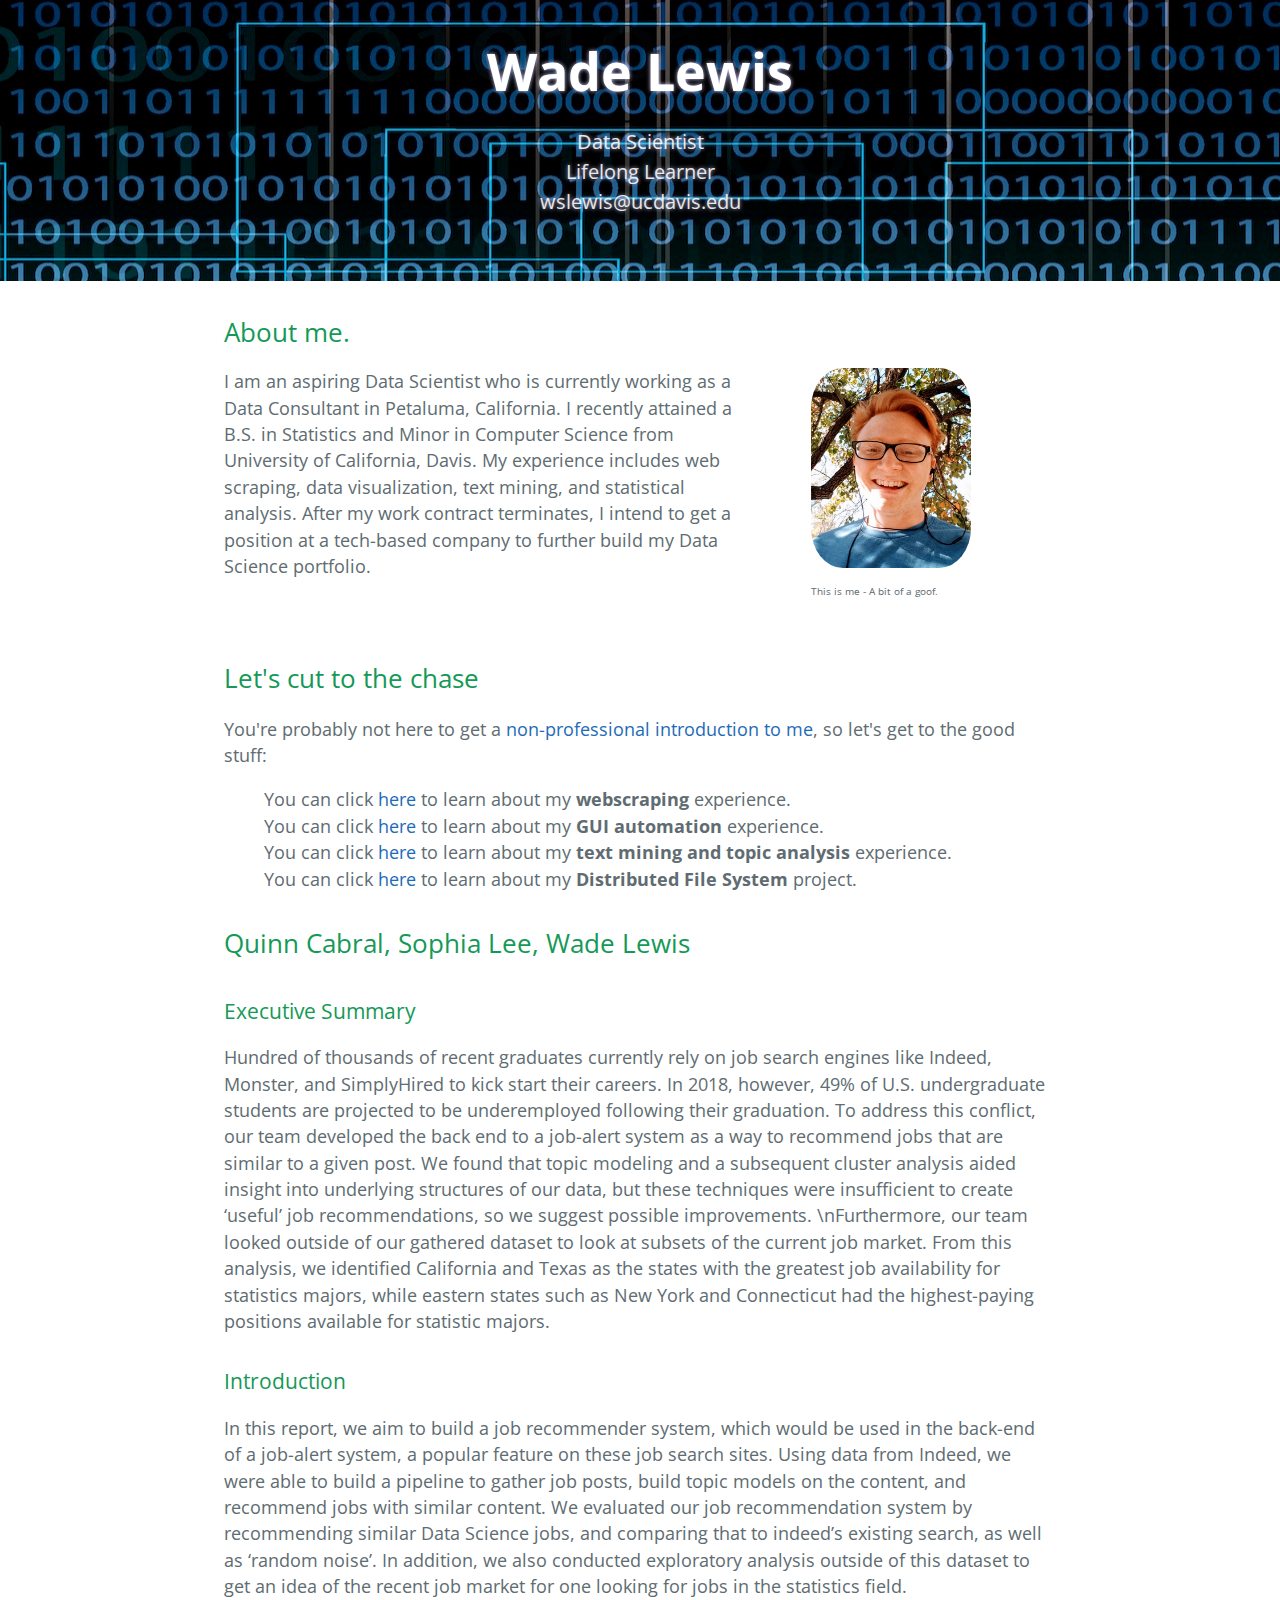
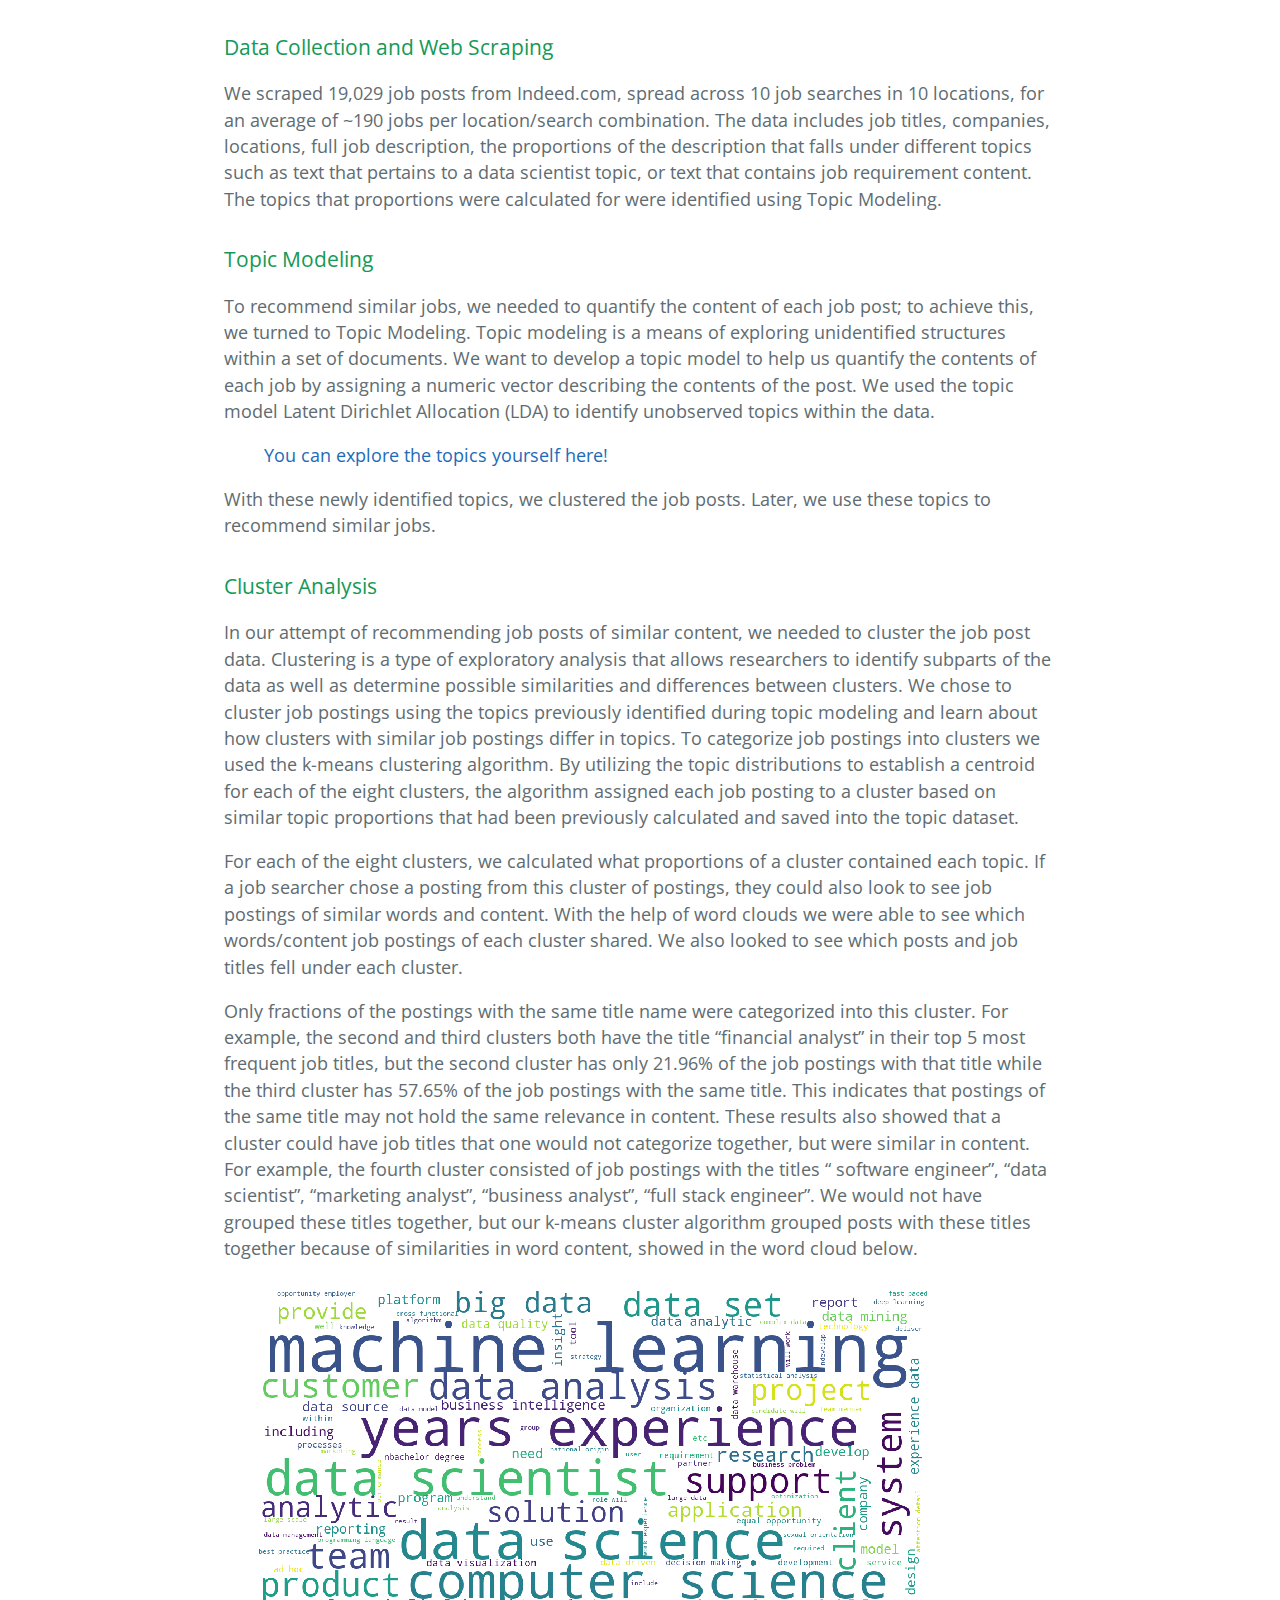
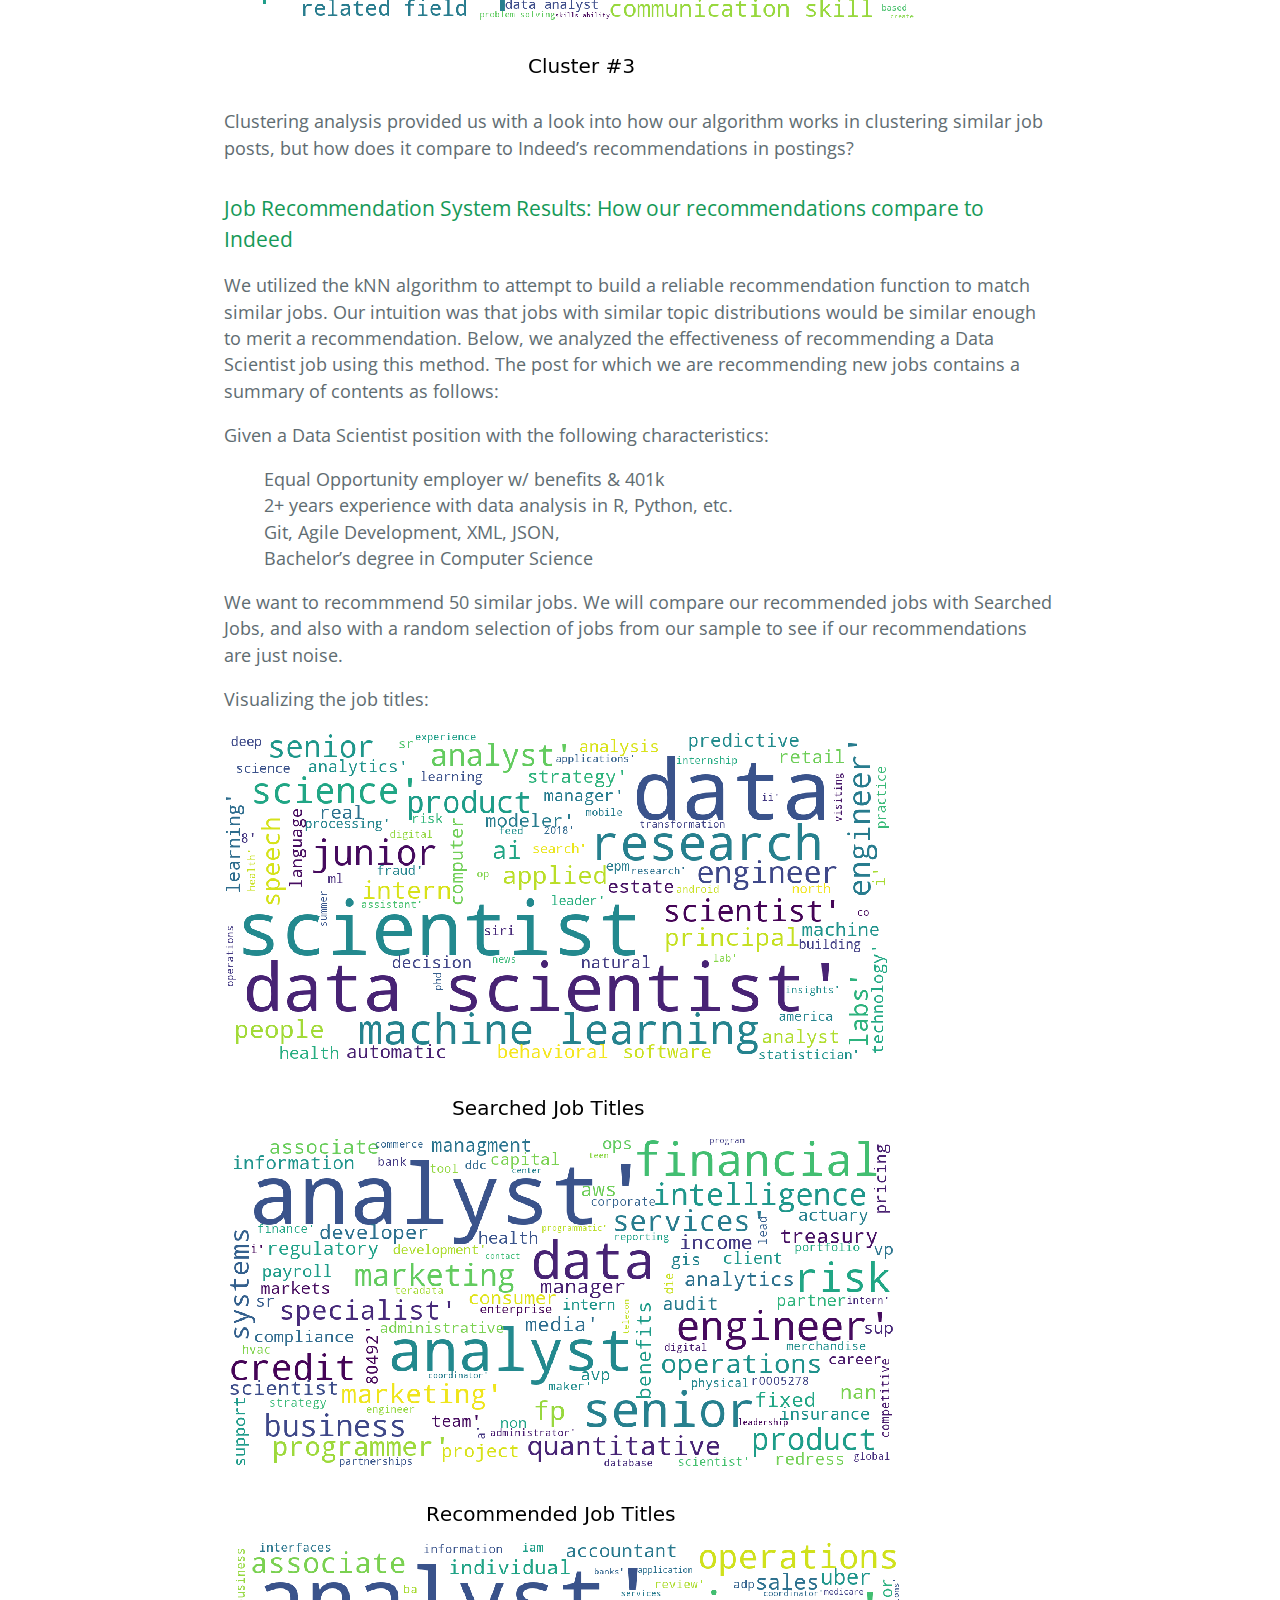
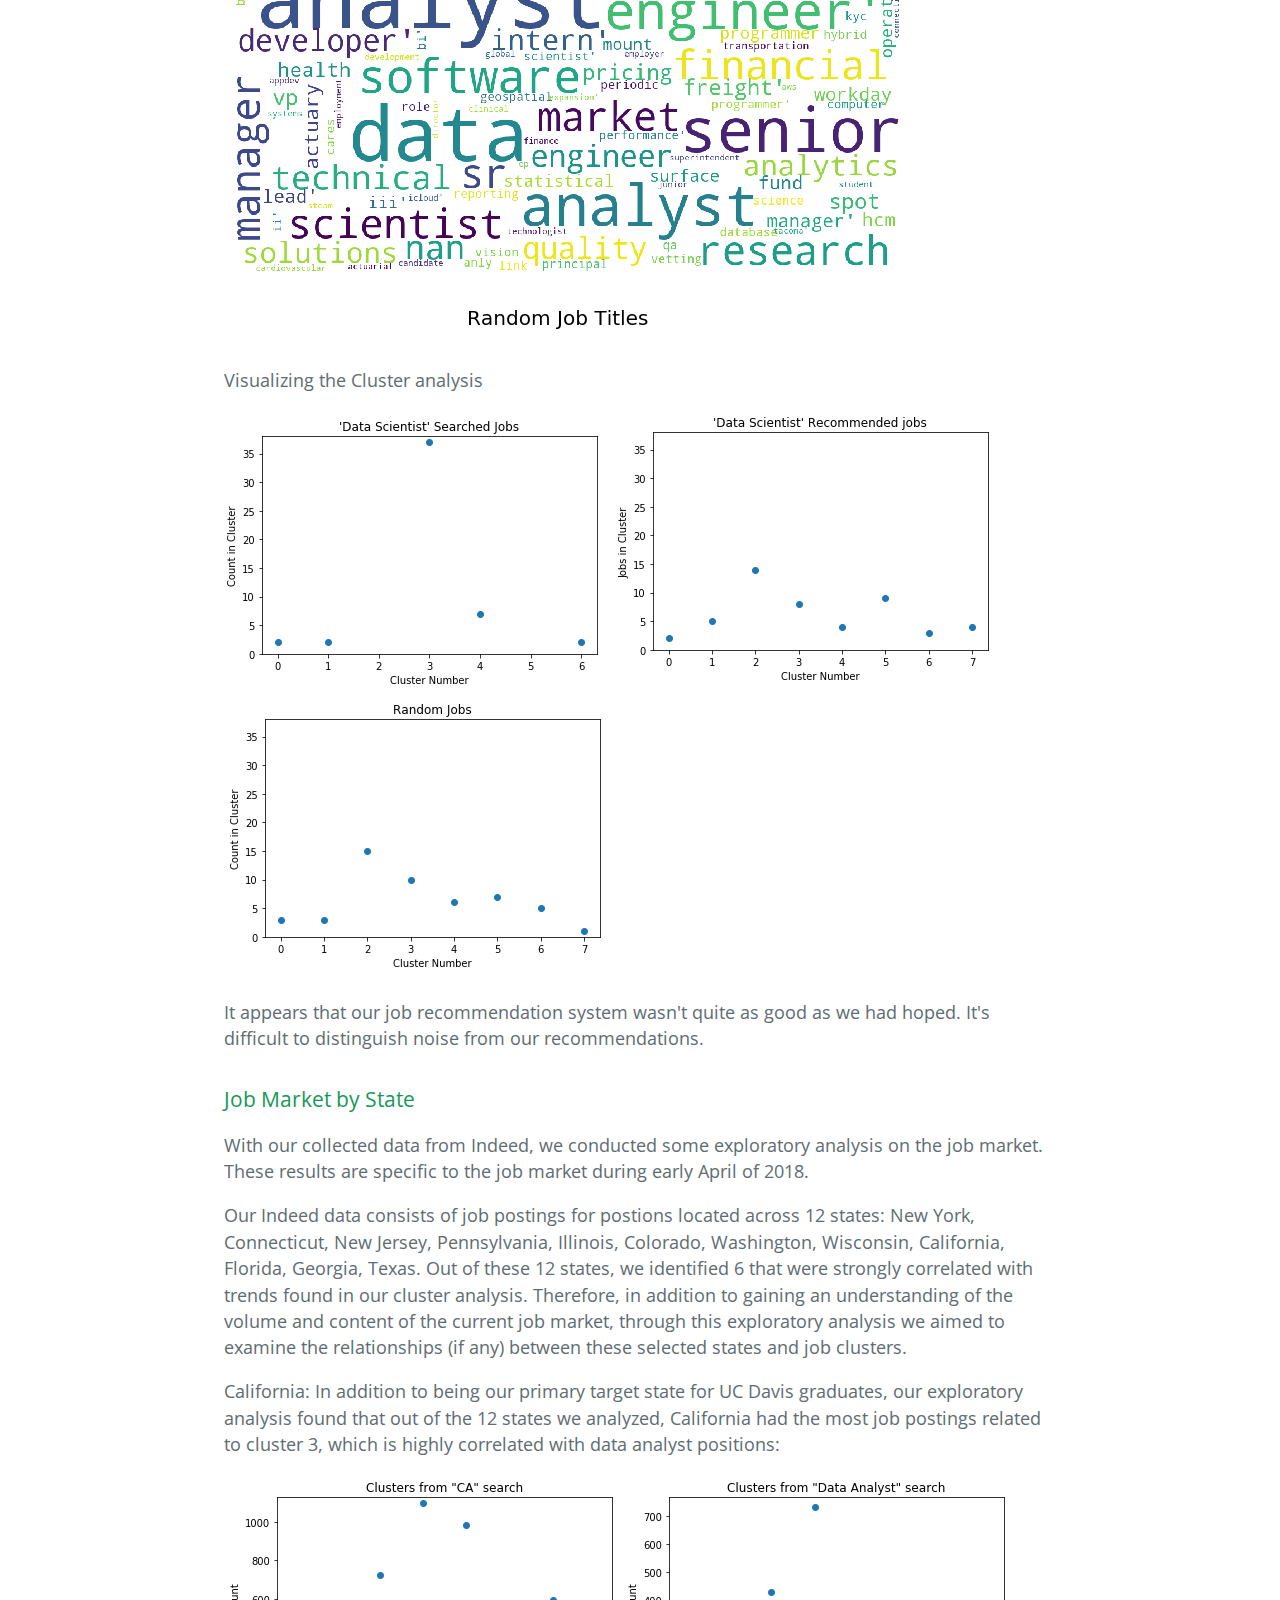
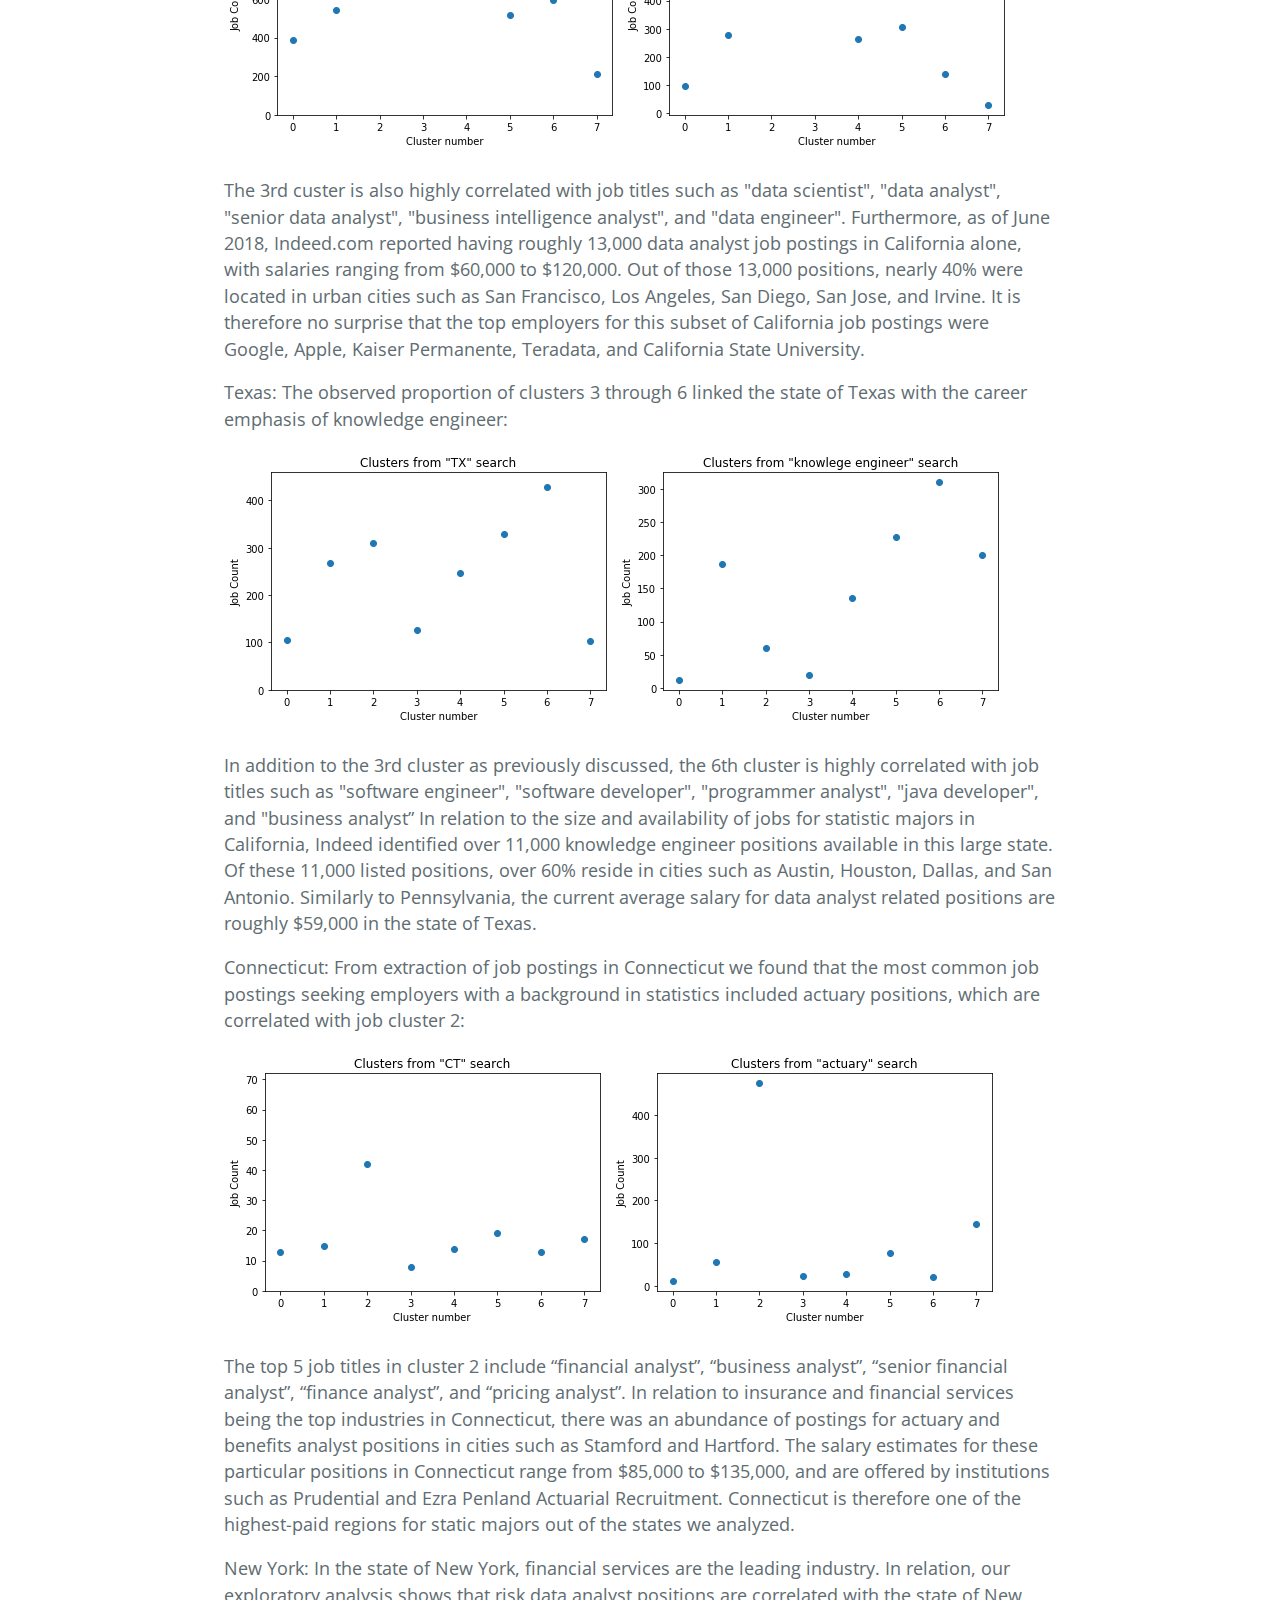
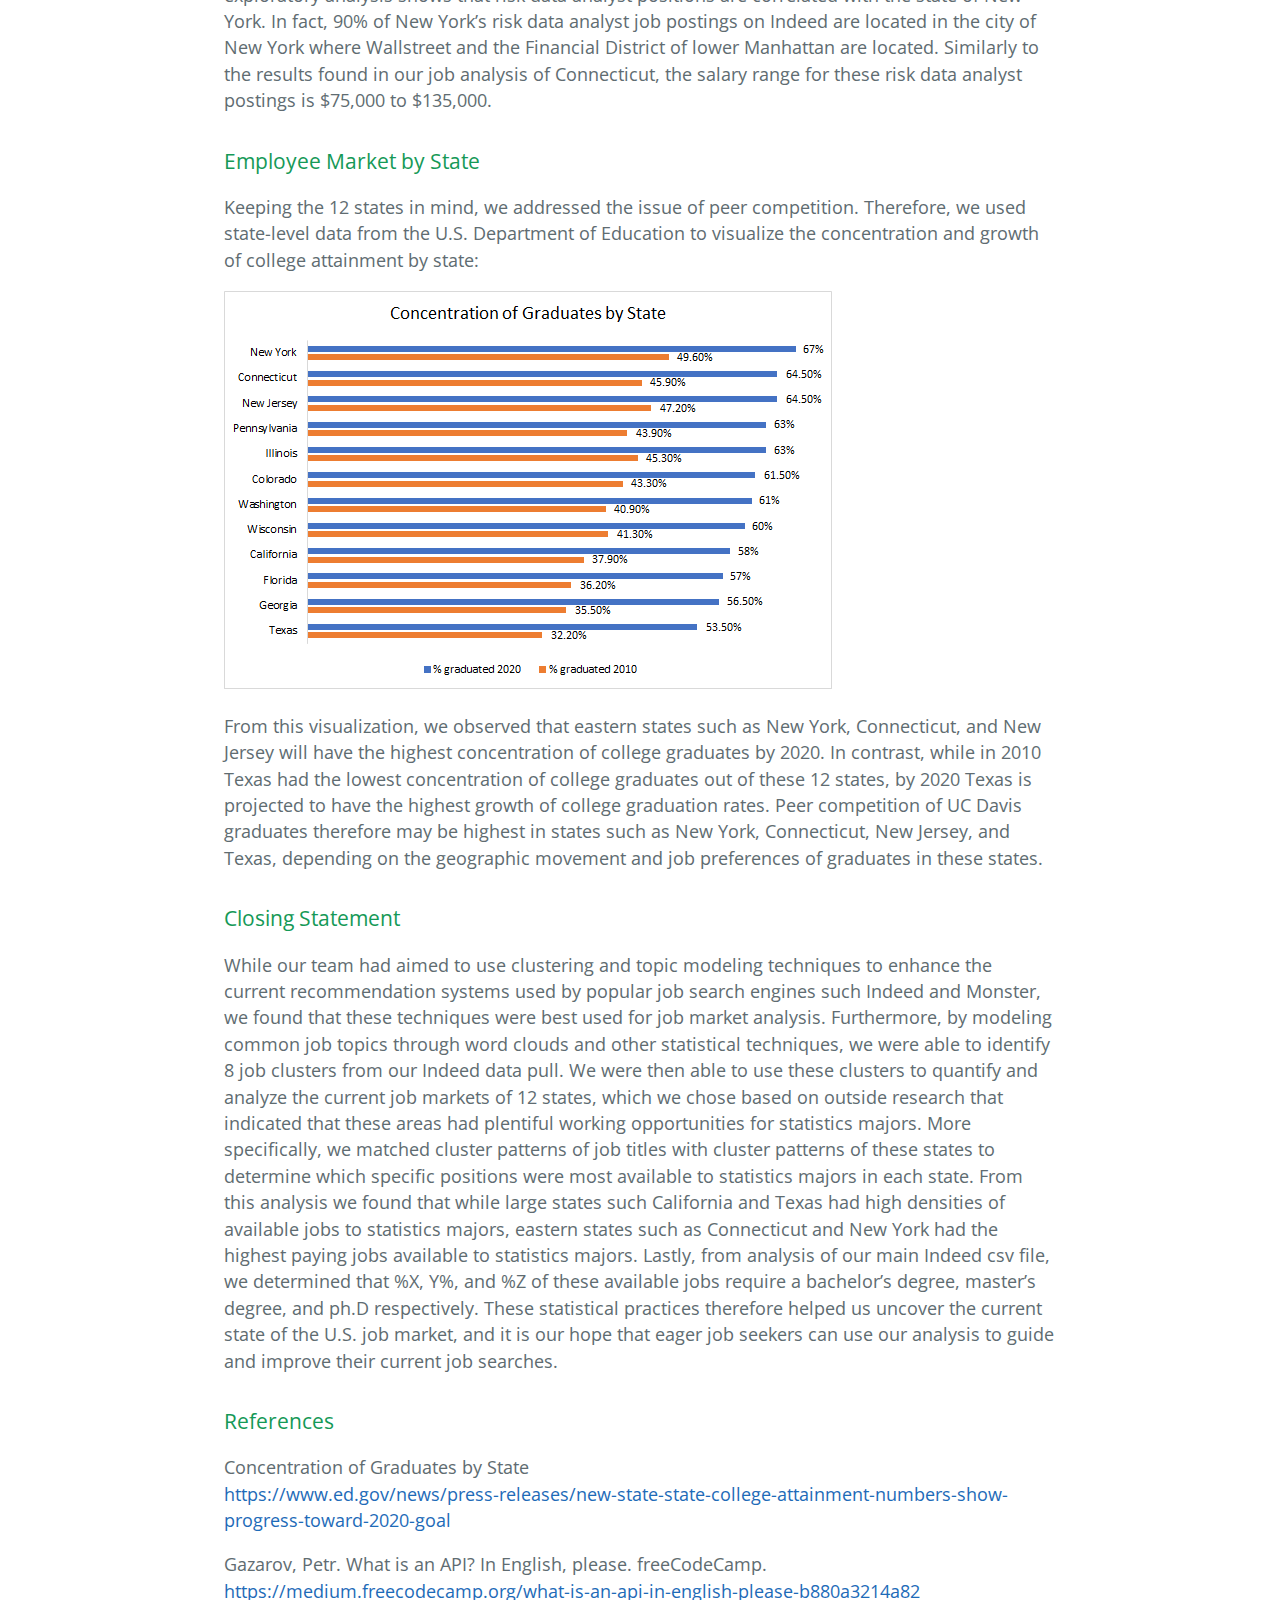
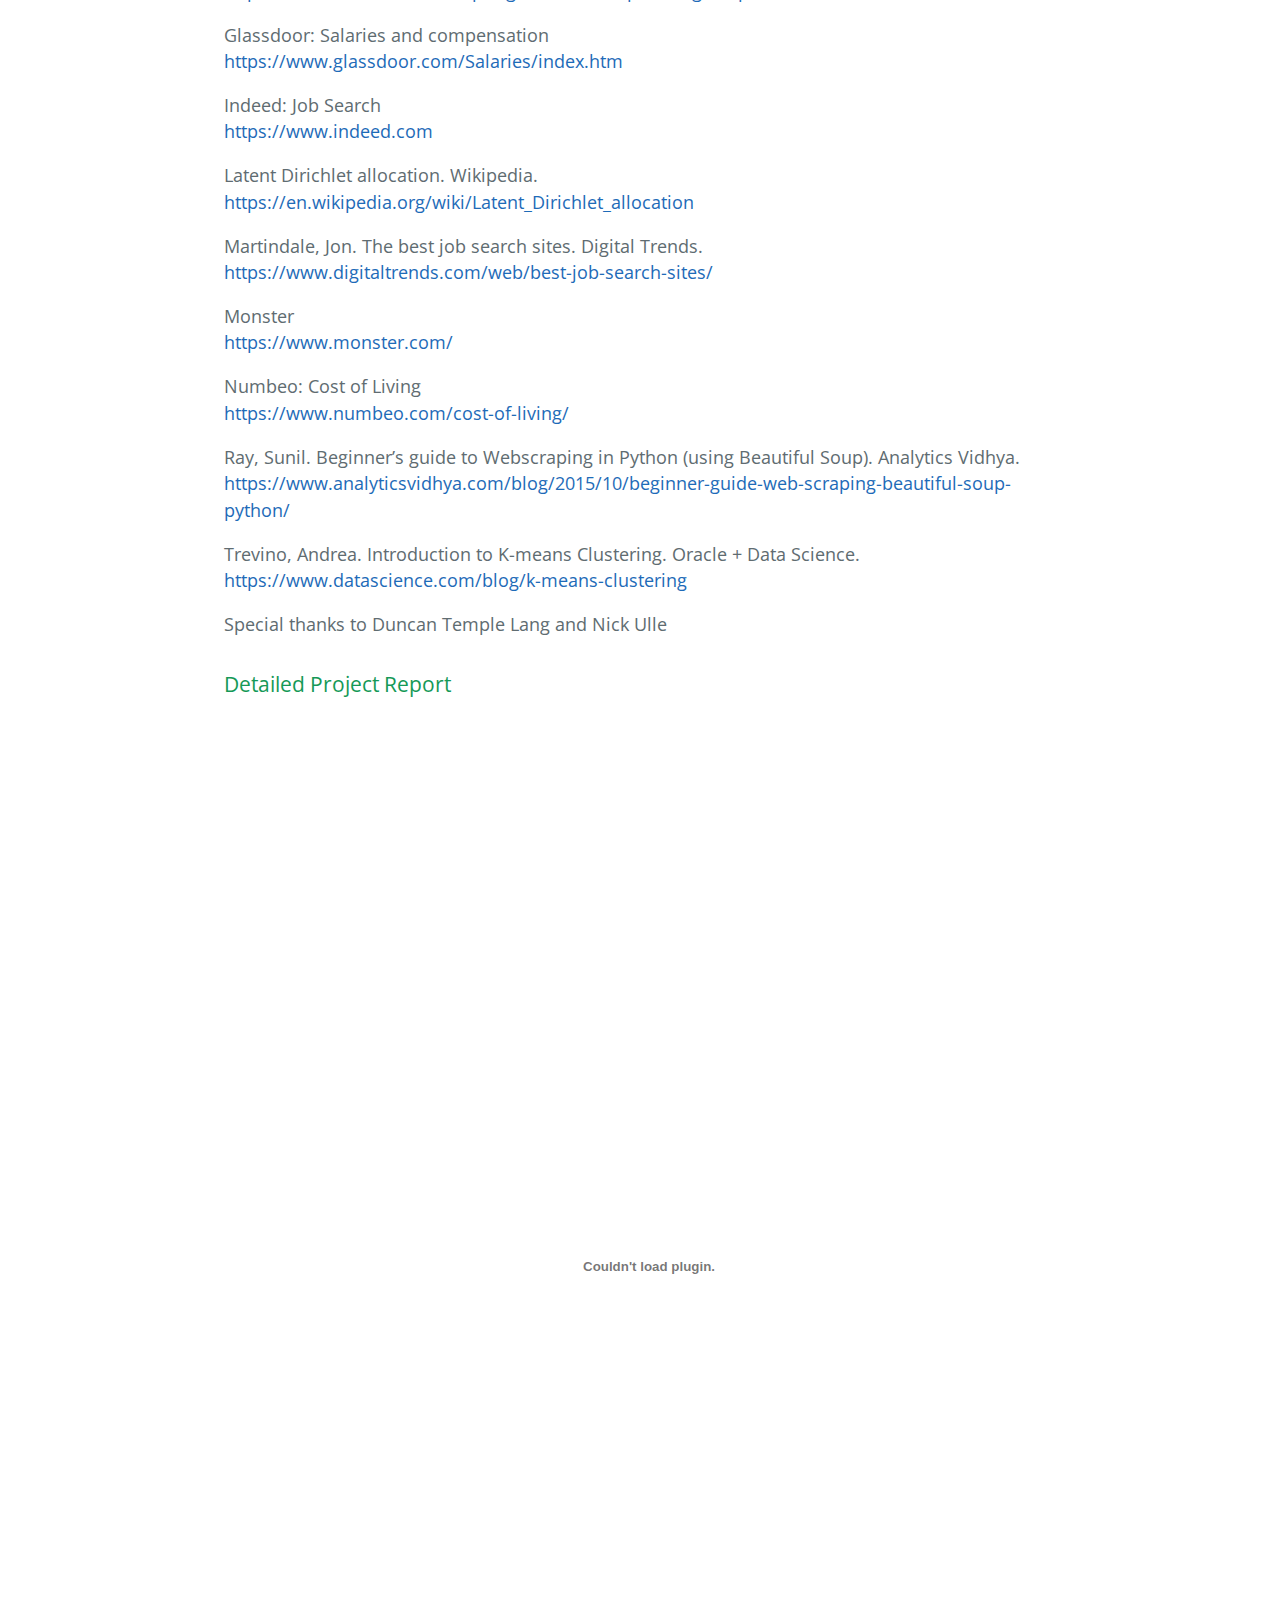
==== index.html @ 68b91d10 "more formatting" ====
<!DOCTYPE html>
<html>
    <head>
        <meta charset="UTF-8">
        <title>Wade Lewis -- Data Scientist</title>
        <meta name="viewport" content="width=device-width, initial-scale=1">
        <link rel="stylesheet" type="text/css" href="stylesheets/normalize.css" media="screen">
        <link href='https://fonts.googleapis.com/css?family=Open+Sans:400,700' rel='stylesheet' type='text/css'>
        <link rel="stylesheet" type="text/css" href="stylesheets/stylesheet.css" media="screen">
        <link rel="stylesheet" type="text/css" href="stylesheets/github-light.css" media="screen">
        <style type="text/css">
            .page-header {
                background-image:url("stylesheets/data.jpg");
                color: #fff;
                text-shadow: 0px 0px 4px #ccccff;
            }
        </style>
    </head>
    <body>
        <section class="page-header">
            <h1 class="project-name">Wade Lewis</h1>
            <h2 class="project-tagline"> Data Scientist <br>Lifelong Learner<br> wslewis@ucdavis.edu </h2>
        </section>
         
         
        <section class="main-content">
            <h2>About me.</h2>
            <div class="section group">
                <div class="col span_2_left">
                    <p>I am an aspiring Data Scientist who is currently working as a Data Consultant in Petaluma, California.  I recently attained a B.S. in Statistics and Minor in Computer Science from University of California, Davis.  My experience includes web scraping, data visualization, text mining, and statistical analysis.  After my work contract terminates, I intend to get a position at a tech-based company to further build my Data Science portfolio.</p>
                </div>
                <div class="col span_2_right">
                    <figure>
                        <img width="160" height="200" style="border-radius:20%" src="stylesheets/Portrait.jpg" alt="Me">
                        <figcaption><font size="1">    This is me - A bit of a goof.</font></figcaption>
                    </figure>
    				
        	    </div>
            </div>
            
            <h2>Let's cut to the chase</h2>
            <p>You're probably not here to get a <a href = "Non-Professional Introduction">non-professional introduction to me</a>, so let's get to the good stuff:</p>
            <ul>
                <li> 
                    You can click <a href= "notFound">here</a> to learn about my <b>webscraping</b> experience.
                </li>
                <li> 
                    You can click <a href= "notFound">here</a> to learn about my <b>GUI automation</b> experience.
                </li>
                <li> 
                    You can click <a href= "notFound">here</a> to learn about my <b>text mining and topic analysis</b> experience.
                </li>
                <li> 
                    You can click <a href= "notFound">here</a> to learn about my <b>Distributed File System</b> project.
                </li>                
            </ul>
            <h2>Quinn Cabral, Sophia Lee, Wade Lewis</h2>
            <h3>Executive Summary</h3>
            <p>Hundred of thousands of recent graduates currently rely on job search engines like Indeed, Monster, and SimplyHired to kick start their careers. In 2018, however, 49% of U.S. undergraduate students are projected to be underemployed following their graduation. To address this conflict, our team developed the back end to a job-alert system as a way to recommend jobs that are similar to a given post. We found that topic modeling and a subsequent cluster analysis aided insight into underlying structures of our data, but these techniques were insufficient to create ‘useful’ job recommendations, so we suggest possible improvements.
               \nFurthermore, our team looked outside of our gathered dataset to look at subsets of the current job market.  From this analysis, we identified California and Texas as the states with the greatest job availability for statistics majors, while eastern states such as New York and Connecticut had the highest-paying positions available for statistic majors. 
            </p>
            <h3>Introduction</h3>
            <p>In this report, we aim to build a job recommender system, which would be used in the back-end of a job-alert system, a popular feature on these job search sites.  Using data from Indeed, we were able to build a pipeline to gather job posts, build topic models on the content, and recommend jobs with similar content.  We evaluated our job recommendation system by recommending similar Data Science jobs, and comparing that to indeed’s existing search, as well as ‘random noise’. 
               In addition, we also conducted exploratory analysis outside of this dataset to get an idea of the recent job market for one looking for jobs in the statistics field.
            </p>
            <h3>Data Collection and Web Scraping</h3>
            <p>We scraped 19,029 job posts from Indeed.com, spread across 10 job searches in 10 locations, for an average of ~190 jobs per location/search combination. The data includes job titles, companies, locations, full job description, the proportions of the description that falls under different topics such as text that pertains to a data scientist topic, or text that contains job requirement content. The topics that proportions were calculated for were identified using Topic Modeling.</p>
            <h3>Topic Modeling</h3>
            <p>To recommend similar jobs, we needed to quantify the content of each job post; to achieve this, we turned to Topic Modeling. Topic modeling is a means of exploring unidentified structures within a set of documents. We want to develop a topic model to help us quantify the contents of each job by assigning a numeric vector describing the contents of the post. We used the topic model Latent Dirichlet Allocation (LDA) to identify unobserved topics within the data.</p>
            <ul>
               <li> <a href="/9%20Topic%20LDAvis.html"> You can explore the topics yourself here! </a> </li>
            </ul>
            <p>With these newly identified topics, we clustered the job posts.  Later, we use these topics to recommend similar jobs.</p>
            <h3>Cluster Analysis</h3>
            <p>In our attempt of recommending job posts of similar content, we needed to cluster the job post data. Clustering is a type of exploratory analysis that allows researchers to identify subparts of the data as well as determine possible similarities and differences between clusters. We chose to cluster job postings using the topics previously identified during topic modeling and learn about how clusters with similar job postings differ in topics. To categorize job postings into clusters we used the k-means clustering algorithm. By utilizing the topic distributions to establish a centroid for each of the eight clusters, the algorithm assigned each job posting to a cluster based on similar topic proportions that had been previously calculated and saved into the topic dataset.</p>
            <p>For each of the eight clusters, we calculated what proportions of a cluster contained each topic. If a job searcher chose a posting from this cluster of postings, they could also look to see job postings of similar words and content. With the help of word clouds we were able to see which words/content job postings of each cluster shared. We also looked to see which posts and job titles fell under each cluster.</p>
            <p>Only fractions of the postings with the same title name were categorized into this cluster. For example, the second and third clusters both have the title “financial analyst” in their top 5 most frequent job titles, but the second cluster has only 21.96% of the job postings with that title while the third cluster has 57.65% of the job postings with the same title. This indicates that postings of the same title may not hold the same relevance in content. These results also showed that a cluster could have job titles that one would not categorize together, but were similar in content. For example, the fourth cluster consisted of job postings with the titles “ software engineer”, “data scientist”, “marketing analyst”, “business analyst”, “full stack engineer”. We would not have grouped these titles together, but our k-means cluster algorithm grouped posts with these titles together because of similarities in word content, showed in the word cloud below.</p>
            <img src="word_cloud.png">
            <p>Clustering analysis provided us with a look into how our algorithm works in clustering similar job posts, but how does it compare to Indeed’s recommendations in postings?</p>
            <h3>Job Recommendation System Results: How our recommendations compare to Indeed</h3>
            <p>We utilized the kNN algorithm to attempt to build a reliable recommendation function to match similar jobs. Our intuition was that jobs with similar topic distributions would be similar enough to merit a recommendation. Below, we analyzed the effectiveness of recommending a Data Scientist job using this method. The post for which we are recommending new jobs contains a summary of contents as follows:</p>
            <p> </p>
            <p>Given a Data Scientist position with the following characteristics:</p>
            <ul>
               <li> Equal Opportunity employer w/ benefits & 401k </li>
               <li> 2+ years experience with data analysis in R, Python, etc. </li>
               <li> Git, Agile Development, XML, JSON,  </li>
               <li> Bachelor’s degree in Computer Science </li>
            </ul>
            <p>We want to recommmend 50 similar jobs.  We will compare our recommended jobs with Searched Jobs, and also with a random selection of jobs from our sample to see if our recommendations are just noise.</p>
            <p> Visualizing the job titles: </p>
            <img src="job Titles - Searched.PNG"> 
            <img src="job Titles - Recommended.PNG"> 
            <img src="job Titles - Random.PNG"> 
            <p> Visualizing the Cluster analysis</p>
            <img src="Comparison - Data Science Searched clusters.PNG"> 
            <img src="Comparison - Recommended clusters.PNG"> 
            <img src="Comparison - Random clusters.PNG"> 
            <p> It appears that our job recommendation system wasn't quite as good as we had hoped.  It's difficult to distinguish noise from our recommendations.  </p>
            <p> </p>
            <h3>Job Market by State</h3>
            <p>With our collected data from Indeed, we conducted some exploratory analysis on the job market. These results are specific to the job market during early April of 2018.</p>
            <p>Our Indeed data consists of job postings for postions located across 12 states: New York, Connecticut, New Jersey, Pennsylvania, Illinois, Colorado, Washington, Wisconsin, California, Florida, Georgia, Texas. Out of these 12 states, we identified 6 that were strongly correlated with trends found in our cluster analysis. Therefore, in addition to gaining an understanding of the volume and content of the current job market, through this exploratory analysis we aimed to examine the relationships (if any) between these selected states and job clusters.</p>
            <p>California: In addition to being our primary target state for UC Davis graduates, our exploratory analysis found that out of the 12 states we analyzed, California had the most job postings related to cluster 3, which is highly correlated with data analyst positions:</p>
            <img src="plot1.png"><img src="plot2.png">
            <p>The 3rd custer is also highly correlated with job titles such as "data scientist", "data analyst", "senior data analyst", "business intelligence analyst", and "data engineer". Furthermore, as of June 2018, Indeed.com reported having roughly 13,000 data analyst job postings in California alone, with salaries ranging from $60,000 to $120,000. Out of those 13,000 positions, nearly 40% were located in urban cities such as San Francisco, Los Angeles, San Diego, San Jose, and Irvine. It is therefore no surprise that the top employers for this subset of California job postings were Google, Apple, Kaiser Permanente, Teradata, and California State University.</p>
            <p>Texas: The observed proportion of clusters 3 through 6 linked the state of Texas with the career emphasis of knowledge engineer:</p>
            <img src="plot3.png"><img src="plot4.png">
            <p>In addition to the 3rd cluster as previously discussed, the 6th cluster is highly correlated with job titles such as "software engineer", "software developer", "programmer analyst", "java developer", and "business analyst” In relation to the size and availability of jobs for statistic majors in California, Indeed identified over 11,000 knowledge engineer positions available in this large state. Of these 11,000 listed positions, over 60% reside in cities such as Austin, Houston, Dallas, and San Antonio. Similarly to Pennsylvania, the current average salary for data analyst related positions are roughly $59,000 in the state of Texas.</p>
            <p>Connecticut: From extraction of job postings in Connecticut we found that the most common job postings seeking employers with a background in statistics included actuary positions, which are correlated with job cluster 2:</p>
            <img src="plot5.png"><img src="plot6.png">
            <p>The top 5 job titles in cluster 2 include “financial analyst”, “business analyst”, “senior financial analyst”, “finance analyst”, and “pricing analyst”. In relation to insurance and financial services being the top industries in Connecticut, there was an abundance of postings for actuary and benefits analyst positions in cities such as Stamford and Hartford. The salary estimates for these particular positions in Connecticut range from $85,000 to $135,000, and are offered by institutions such as Prudential and Ezra Penland Actuarial Recruitment. Connecticut is therefore one of the highest-paid regions for static majors out of the states we analyzed.</p>
            <p>New York: In the state of New York, financial services are the leading industry. In relation, our exploratory analysis shows that risk data analyst positions are correlated with the state of New York. In fact, 90% of New York’s risk data analyst job postings on Indeed are located in the city of New York where Wallstreet and the Financial District of lower Manhattan are located. Similarly to the results found in our job analysis of Connecticut, the salary range for these risk data analyst postings is $75,000 to $135,000.</p>
            <h3>Employee Market by State</h3>
            <p>Keeping the 12 states in mind, we addressed the issue of peer competition. Therefore, we used state-level data from the U.S. Department of Education to visualize the concentration and growth of college attainment by state:</p>
             <img src="state_grad.png">
            <p>From this visualization, we observed that eastern states such as New York, Connecticut, and New Jersey will have the highest concentration of college graduates by 2020. In contrast, while in 2010 Texas had the lowest concentration of college graduates out of these 12 states, by 2020 Texas is projected to have the highest growth of college graduation rates. Peer competition of UC Davis graduates therefore may be highest in states such as New York, Connecticut, New Jersey, and Texas, depending on the geographic movement and job preferences of graduates in these states.</p>
            <h3>Closing Statement</h3>
            <p>While our team had aimed to use clustering and topic modeling techniques to enhance the current recommendation systems used by popular job search engines such Indeed and Monster, we found that these techniques were best used for job market analysis. Furthermore, by modeling common job topics through word clouds and other statistical techniques, we were able to identify 8 job clusters from our Indeed data pull. We were then able to use these clusters to quantify and analyze the current job markets of 12 states, which we chose based on outside research that indicated that these areas had plentiful working opportunities for statistics majors. More specifically, we matched cluster patterns of job titles with cluster patterns of these states to determine which specific positions were most available to statistics majors in each state. From this analysis we found that while large states such California and Texas had high densities of available jobs to statistics majors, eastern states such as Connecticut and New York had the highest paying jobs available to statistics majors. Lastly, from analysis of our main Indeed csv file, we determined that %X, Y%, and %Z of these available jobs require a bachelor’s degree, master’s degree, and ph.D respectively. These statistical practices therefore helped us uncover the current state of the U.S. job market, and it is our hope that eager job seekers can use our analysis to guide and improve their current job searches.</p>
            <h3>References</h3>
            <p>Concentration of Graduates by State<br><a href = "https://www.ed.gov/news/press-releases/new-state-state-college-attainment-numbers-show-progress-toward-2020-goal">https://www.ed.gov/news/press-releases/new-state-state-college-attainment-numbers-show-progress-toward-2020-goal</a></p>
            <p>Gazarov, Petr. What is an API? In English, please. freeCodeCamp.<br><a href = "https://medium.freecodecamp.org/what-is-an-api-in-english-please-b880a3214a82"> https://medium.freecodecamp.org/what-is-an-api-in-english-please-b880a3214a82</a></p>
            <p>Glassdoor: Salaries and compensation<br><a href = "https://www.glassdoor.com/Salaries/index.htm"> https://www.glassdoor.com/Salaries/index.htm</a></p>
            <p>Indeed: Job Search<br><a href = "https://www.indeed.com/">https://www.indeed.com</a></p>
            <p>Latent Dirichlet allocation. Wikipedia.<br><a href = "https://en.wikipedia.org/wiki/Latent_Dirichlet_allocation">https://en.wikipedia.org/wiki/Latent_Dirichlet_allocation</a></p>
            <p>Martindale, Jon. The best job search sites. Digital Trends.<br><a href = "https://www.digitaltrends.com/web/best-job-search-sites/"> https://www.digitaltrends.com/web/best-job-search-sites/</a></p>
            <p>Monster<br><a href="https://www.monster.com/">https://www.monster.com/</a></p>
            <p>Numbeo: Cost of Living<br><a href="https://www.numbeo.com/cost-of-living/">https://www.numbeo.com/cost-of-living/</a></p>
            <p>Ray, Sunil. Beginner’s guide to Webscraping in Python (using Beautiful Soup). Analytics Vidhya.<br><a href="https://www.analyticsvidhya.com/blog/2015/10/beginner-guide-web-scraping-beautiful-soup-python/">https://www.analyticsvidhya.com/blog/2015/10/beginner-guide-web-scraping-beautiful-soup-python/</a></p>
            <p>Trevino, Andrea. Introduction to K-means Clustering. Oracle + Data Science.<br><a href="https://www.datascience.com/blog/k-means-clustering">https://www.datascience.com/blog/k-means-clustering</a></p>
            <p>Special thanks to Duncan Temple Lang and Nick Ulle</p>
            <h3>Detailed Project Report</h3>
            <object width="850" height="1100" data="report.pdf"></object>
        </section>
    </body>
</html>
---- stylesheets/stylesheet.css ----
* {
  box-sizing: border-box; }

body {
  padding: 0;
  margin: 0;
  font-family: "Open Sans", "Helvetica Neue", Helvetica, Arial, sans-serif;
  font-size: 16px;
  line-height: 1.5;
  color: #606c71; }

figure img {
    vertical-align: center;
}

a {
  color: #1e6bb8;
  text-decoration: none; }
  a:hover {
    text-decoration: underline; }

.btn {
  display: inline-block;
  margin-bottom: 1rem;
  color: rgba(255, 255, 255, 0.7);
  background-color: rgba(255, 255, 255, 0.08);
  border-color: rgba(255, 255, 255, 0.2);
  border-style: solid;
  border-width: 1px;
  border-radius: 0.3rem;
  transition: color 0.2s, background-color 0.2s, border-color 0.2s; }
  .btn + .btn {
    margin-left: 1rem; }

.btn:hover {
  color: rgba(255, 255, 255, 0.8);
  text-decoration: none;
  background-color: rgba(255, 255, 255, 0.2);
  border-color: rgba(255, 255, 255, 0.3); }

@media screen and (min-width: 64em) {
  .btn {
    padding: 0.75rem 1rem; } }

@media screen and (min-width: 42em) and (max-width: 64em) {
  .btn {
    padding: 0.6rem 0.9rem;
    font-size: 0.9rem; } }

@media screen and (max-width: 42em) {
   .btn {
    display: block;
    width: 100%;
    padding: 0.75rem;
    font-size: 0.9rem; }
    .btn + .btn {
      margin-top: 1rem;
      margin-left: 0; } }

.page-header {
  color: #fff;
  text-align: center;
  background-color: #159957;
  background-image: linear-gradient(120deg, #155799, #159957); }

@media screen and (min-width: 64em) {
  .page-header {
    padding: 2rem 6rem; } }

@media screen and (min-width: 42em) and (max-width: 64em) {
  .page-header {
    padding: 1rem 4rem; } }

@media screen and (max-width: 42em) {
  .page-header {
    padding: 1rem 1rem; } }

.project-name {
  margin-top: 0;
  margin-bottom: 0.1rem; }

@media screen and (min-width: 64em) {
  .project-name {
    font-size: 3.25rem; } }

@media screen and (min-width: 42em) and (max-width: 64em) {
  .project-name {
    font-size: 2.25rem; } }

@media screen and (max-width: 42em) {
  .project-name {
    font-size: 1.75rem; } }

.project-tagline {
  margin-bottom: 2rem;
  font-weight: normal;
  opacity: 0.9; }

@media screen and (min-width: 64em) {
  .project-tagline {
    font-size: 1.25rem; } }

@media screen and (min-width: 42em) and (max-width: 64em) {
  .project-tagline {
    font-size: 1.15rem; } }

@media screen and (max-width: 42em) {
  .project-tagline {
    font-size: 1rem; } }

.main-content :first-child {
  margin-top: 0; }
.main-content img {
  max-width: 100%; }
.main-content h1, .main-content h2, .main-content h3, .main-content h4, .main-content h5, .main-content h6 {
  margin-top: 2rem;
  margin-bottom: 1rem;
  font-weight: normal;
  color: #159957; }
.main-content p {
  margin-bottom: 1em; }
.main-content code {
  padding: 2px 4px;
  font-family: Consolas, "Liberation Mono", Menlo, Courier, monospace;
  font-size: 0.9rem;
  color: #383e41;
  background-color: #f3f6fa;
  border-radius: 0.3rem; }
.main-content pre {
  padding: 0.8rem;
  margin-top: 0;
  margin-bottom: 1rem;
  font: 1rem Consolas, "Liberation Mono", Menlo, Courier, monospace;
  color: #567482;
  word-wrap: normal;
  background-color: #f3f6fa;
  border: solid 1px #dce6f0;
  border-radius: 0.3rem; }
  .main-content pre > code {
    padding: 0;
    margin: 0;
    font-size: 0.9rem;
    color: #567482;
    word-break: normal;
    white-space: pre;
    background: transparent;
    border: 0; }
.main-content .highlight {
  margin-bottom: 1rem; }
  .main-content .highlight pre {
    margin-bottom: 0;
    word-break: normal; }
.main-content .highlight pre, .main-content pre {
  padding: 0.8rem;
  overflow: auto;
  font-size: 0.9rem;
  line-height: 1.45;
  border-radius: 0.3rem; }
.main-content pre code, .main-content pre tt {
  display: inline;
  max-width: initial;
  padding: 0;
  margin: 0;
  overflow: initial;
  line-height: inherit;
  word-wrap: normal;
  background-color: transparent;
  border: 0; }
  .main-content pre code:before, .main-content pre code:after, .main-content pre tt:before, .main-content pre tt:after {
    content: normal; }
.main-content ul, .main-content ol {
    margin-top: 0;
    list-style-type: none; }
.main-content blockquote {
  padding: 0 1rem;
  margin-left: 0;
  color: #819198;
  border-left: 0.3rem solid #dce6f0; }
  .main-content blockquote > :first-child {
    margin-top: 0; }
  .main-content blockquote > :last-child {
    margin-bottom: 0; }
.main-content table {
    table-layout: fixed;
    display: block;
  width: 100%;
  overflow: auto;
  word-break: normal;
  word-break: keep-all;}
  .main-content table th {
    font-weight: bold; }
  .main-content table th, .main-content table td {
    padding: 0.5rem 0.5rem;
    border: 1px solid #e9ebec; }
.main-content dl {
  padding: 0; }
  .main-content dl dt {
    padding: 0;
    margin-top: 1rem;
    font-size: 1rem;
    font-weight: bold; }
  .main-content dl dd {
    padding: 0;
    margin-bottom: 1rem; }
.main-content hr {
  height: 2px;
  padding: 0;
  margin: 1rem 0;
  background-color: #eff0f1;
  border: 0; }

@media screen and (min-width: 64em) {
  .main-content {
    max-width: 64rem;
    padding: 2rem 6rem;
    margin: 0 auto;
    font-size: 1.1rem; } }

@media screen and (min-width: 42em) and (max-width: 64em) {
  .main-content {
    padding: 2rem 4rem;
    font-size: 1.1rem; } }

@media screen and (max-width: 42em) {
  .main-content {
    padding: 2rem 1rem;
    font-size: 1rem; } }

.site-footer {
  padding-top: 2rem;
  margin-top: 2rem;
  border-top: solid 1px #eff0f1; }

.site-footer-owner {
  display: block;
  font-weight: bold; }

.site-footer-credits {
  color: #819198; }

@media screen and (min-width: 64em) {
  .site-footer {
    font-size: 1rem; } }

@media screen and (min-width: 42em) and (max-width: 64em) {
  .site-footer {
    font-size: 1rem; } }

@media screen and (max-width: 42em) {
  .site-footer {
    font-size: 0.9rem; } }

.youtube {
    margin: auto;
    width: 70%;
    padding: 10px;
}

.pub {
    margin: auto;
    width: 90%;
    padding: 10px;
}
---- stylesheets/github-light.css ----
/*
The MIT License (MIT)

Copyright (c) 2016 GitHub, Inc.

Permission is hereby granted, free of charge, to any person obtaining a copy
of this software and associated documentation files (the "Software"), to deal
in the Software without restriction, including without limitation the rights
to use, copy, modify, merge, publish, distribute, sublicense, and/or sell
copies of the Software, and to permit persons to whom the Software is
furnished to do so, subject to the following conditions:

The above copyright notice and this permission notice shall be included in all
copies or substantial portions of the Software.

THE SOFTWARE IS PROVIDED "AS IS", WITHOUT WARRANTY OF ANY KIND, EXPRESS OR
IMPLIED, INCLUDING BUT NOT LIMITED TO THE WARRANTIES OF MERCHANTABILITY,
FITNESS FOR A PARTICULAR PURPOSE AND NONINFRINGEMENT. IN NO EVENT SHALL THE
AUTHORS OR COPYRIGHT HOLDERS BE LIABLE FOR ANY CLAIM, DAMAGES OR OTHER
LIABILITY, WHETHER IN AN ACTION OF CONTRACT, TORT OR OTHERWISE, ARISING FROM,
OUT OF OR IN CONNECTION WITH THE SOFTWARE OR THE USE OR OTHER DEALINGS IN THE
SOFTWARE.

*/

.pl-c /* comment */ {
  color: #969896;
}

.pl-c1 /* constant, variable.other.constant, support, meta.property-name, support.constant, support.variable, meta.module-reference, markup.raw, meta.diff.header */,
.pl-s .pl-v /* string variable */ {
  color: #0086b3;
}

.pl-e /* entity */,
.pl-en /* entity.name */ {
  color: #795da3;
}

.pl-smi /* variable.parameter.function, storage.modifier.package, storage.modifier.import, storage.type.java, variable.other */,
.pl-s .pl-s1 /* string source */ {
  color: #333;
}

.pl-ent /* entity.name.tag */ {
  color: #63a35c;
}

.pl-k /* keyword, storage, storage.type */ {
  color: #a71d5d;
}

.pl-s /* string */,
.pl-pds /* punctuation.definition.string, string.regexp.character-class */,
.pl-s .pl-pse .pl-s1 /* string punctuation.section.embedded source */,
.pl-sr /* string.regexp */,
.pl-sr .pl-cce /* string.regexp constant.character.escape */,
.pl-sr .pl-sre /* string.regexp source.ruby.embedded */,
.pl-sr .pl-sra /* string.regexp string.regexp.arbitrary-repitition */ {
  color: #183691;
}

.pl-v /* variable */ {
  color: #ed6a43;
}

.pl-id /* invalid.deprecated */ {
  color: #b52a1d;
}

.pl-ii /* invalid.illegal */ {
  color: #f8f8f8;
  background-color: #b52a1d;
}

.pl-sr .pl-cce /* string.regexp constant.character.escape */ {
  font-weight: bold;
  color: #63a35c;
}

.pl-ml /* markup.list */ {
  color: #693a17;
}

.pl-mh /* markup.heading */,
.pl-mh .pl-en /* markup.heading entity.name */,
.pl-ms /* meta.separator */ {
  font-weight: bold;
  color: #1d3e81;
}

.pl-mq /* markup.quote */ {
  color: #008080;
}

.pl-mi /* markup.italic */ {
  font-style: italic;
  color: #333;
}

.pl-mb /* markup.bold */ {
  font-weight: bold;
  color: #333;
}

.pl-md /* markup.deleted, meta.diff.header.from-file */ {
  color: #bd2c00;
  background-color: #ffecec;
}

.pl-mi1 /* markup.inserted, meta.diff.header.to-file */ {
  color: #55a532;
  background-color: #eaffea;
}

.pl-mdr /* meta.diff.range */ {
  font-weight: bold;
  color: #795da3;
}

.pl-mo /* meta.output */ {
  color: #1d3e81;
}
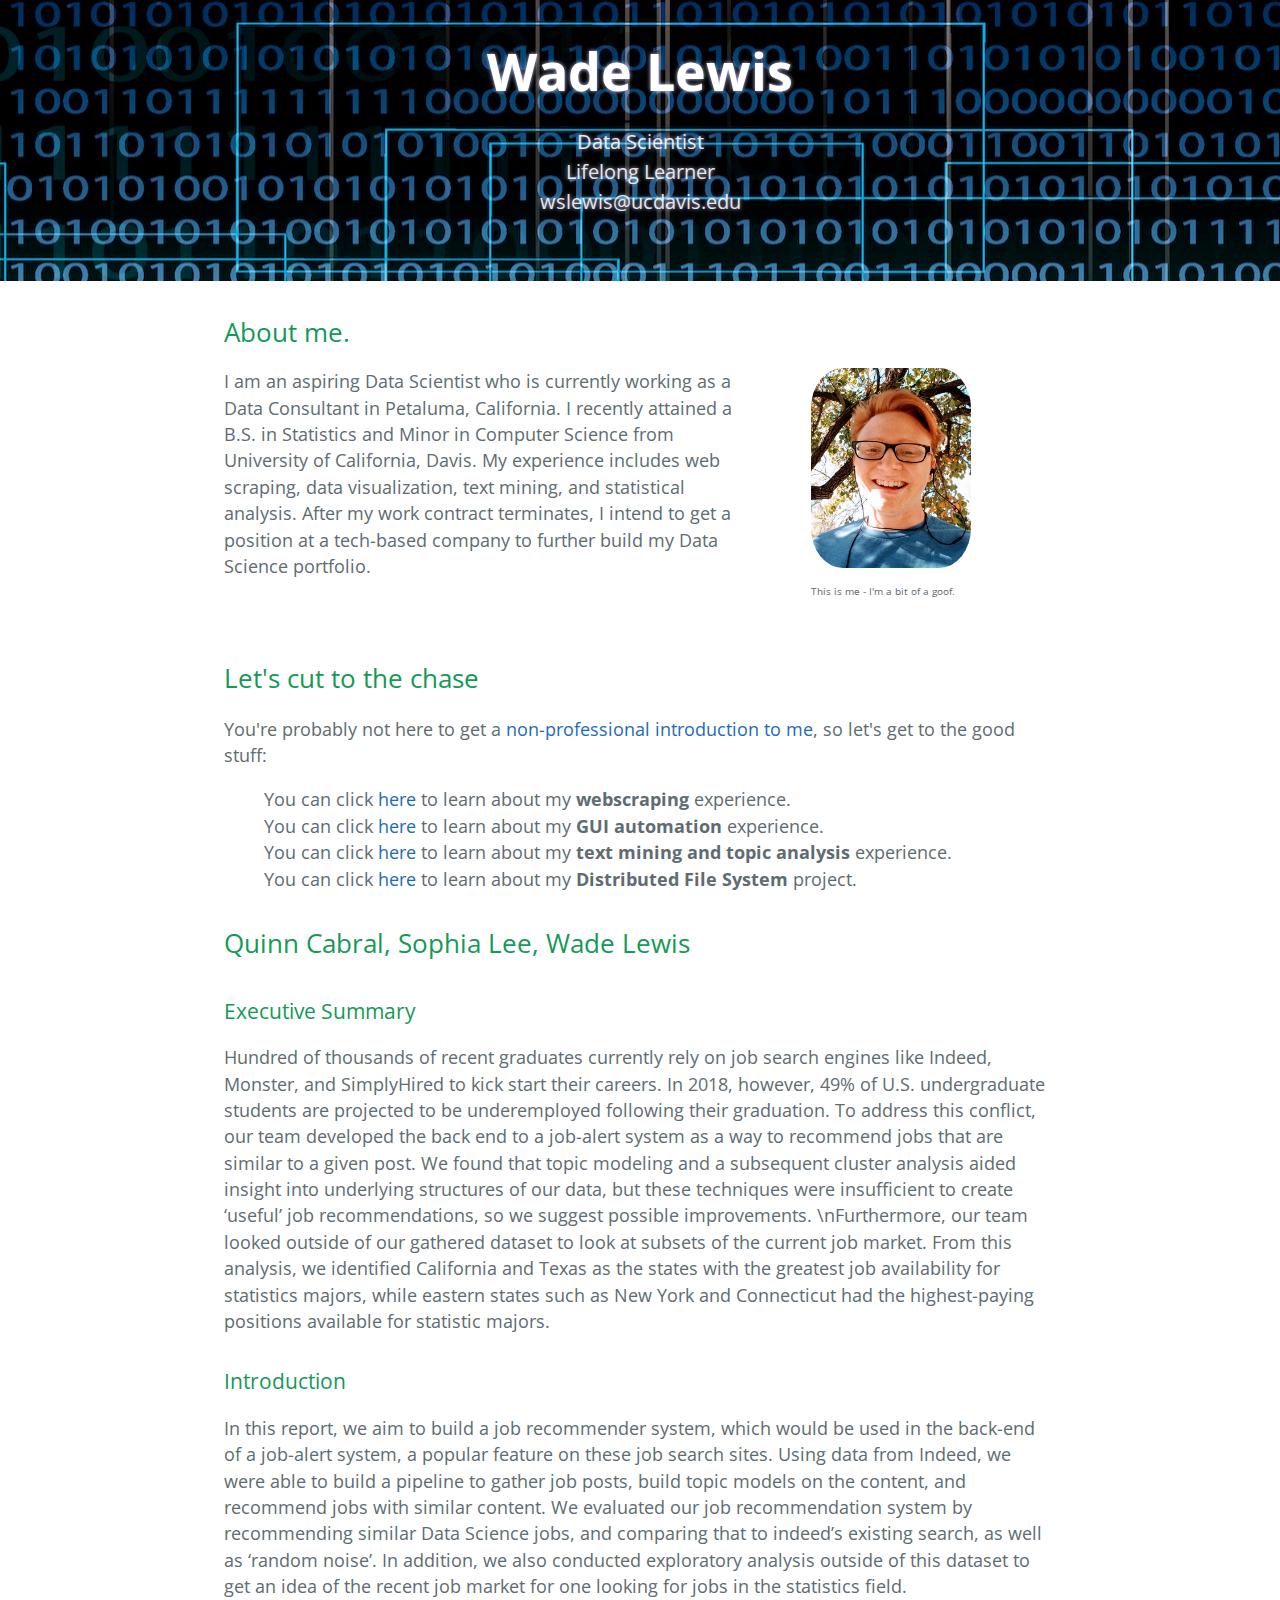
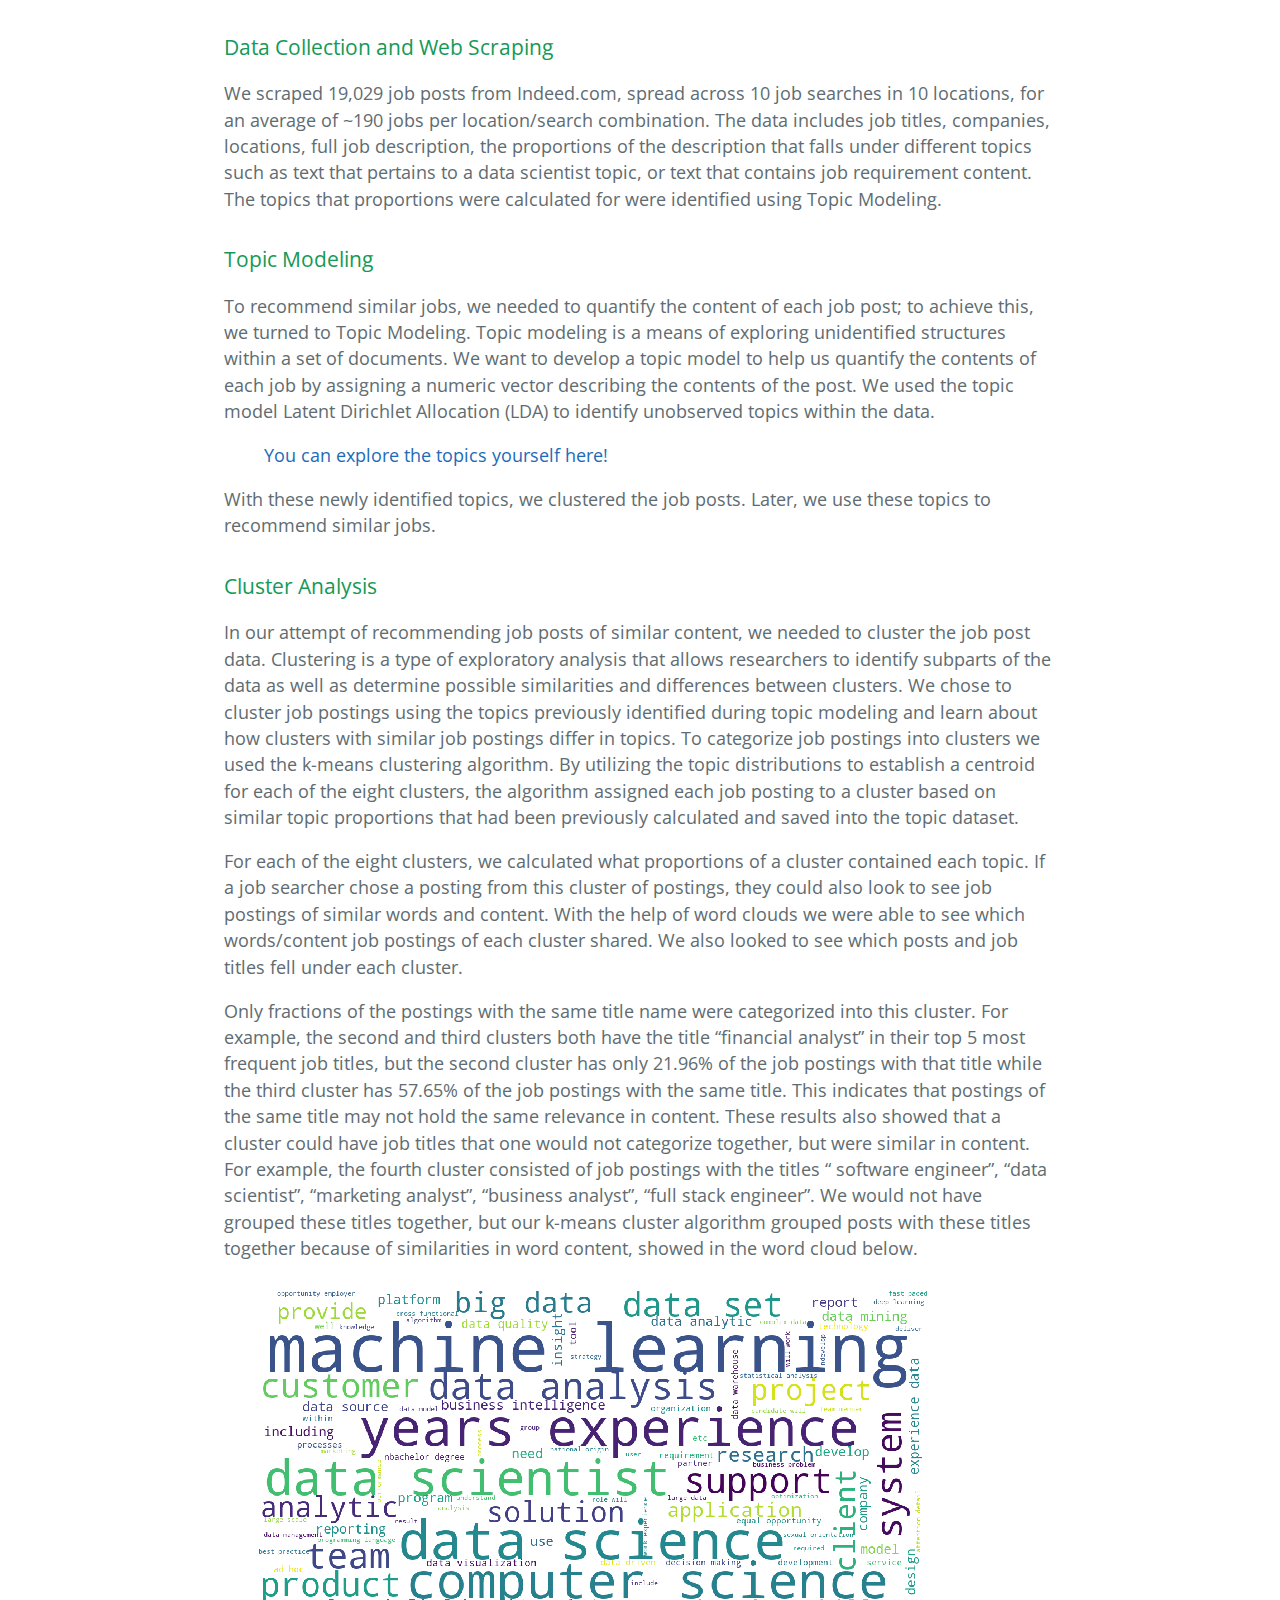
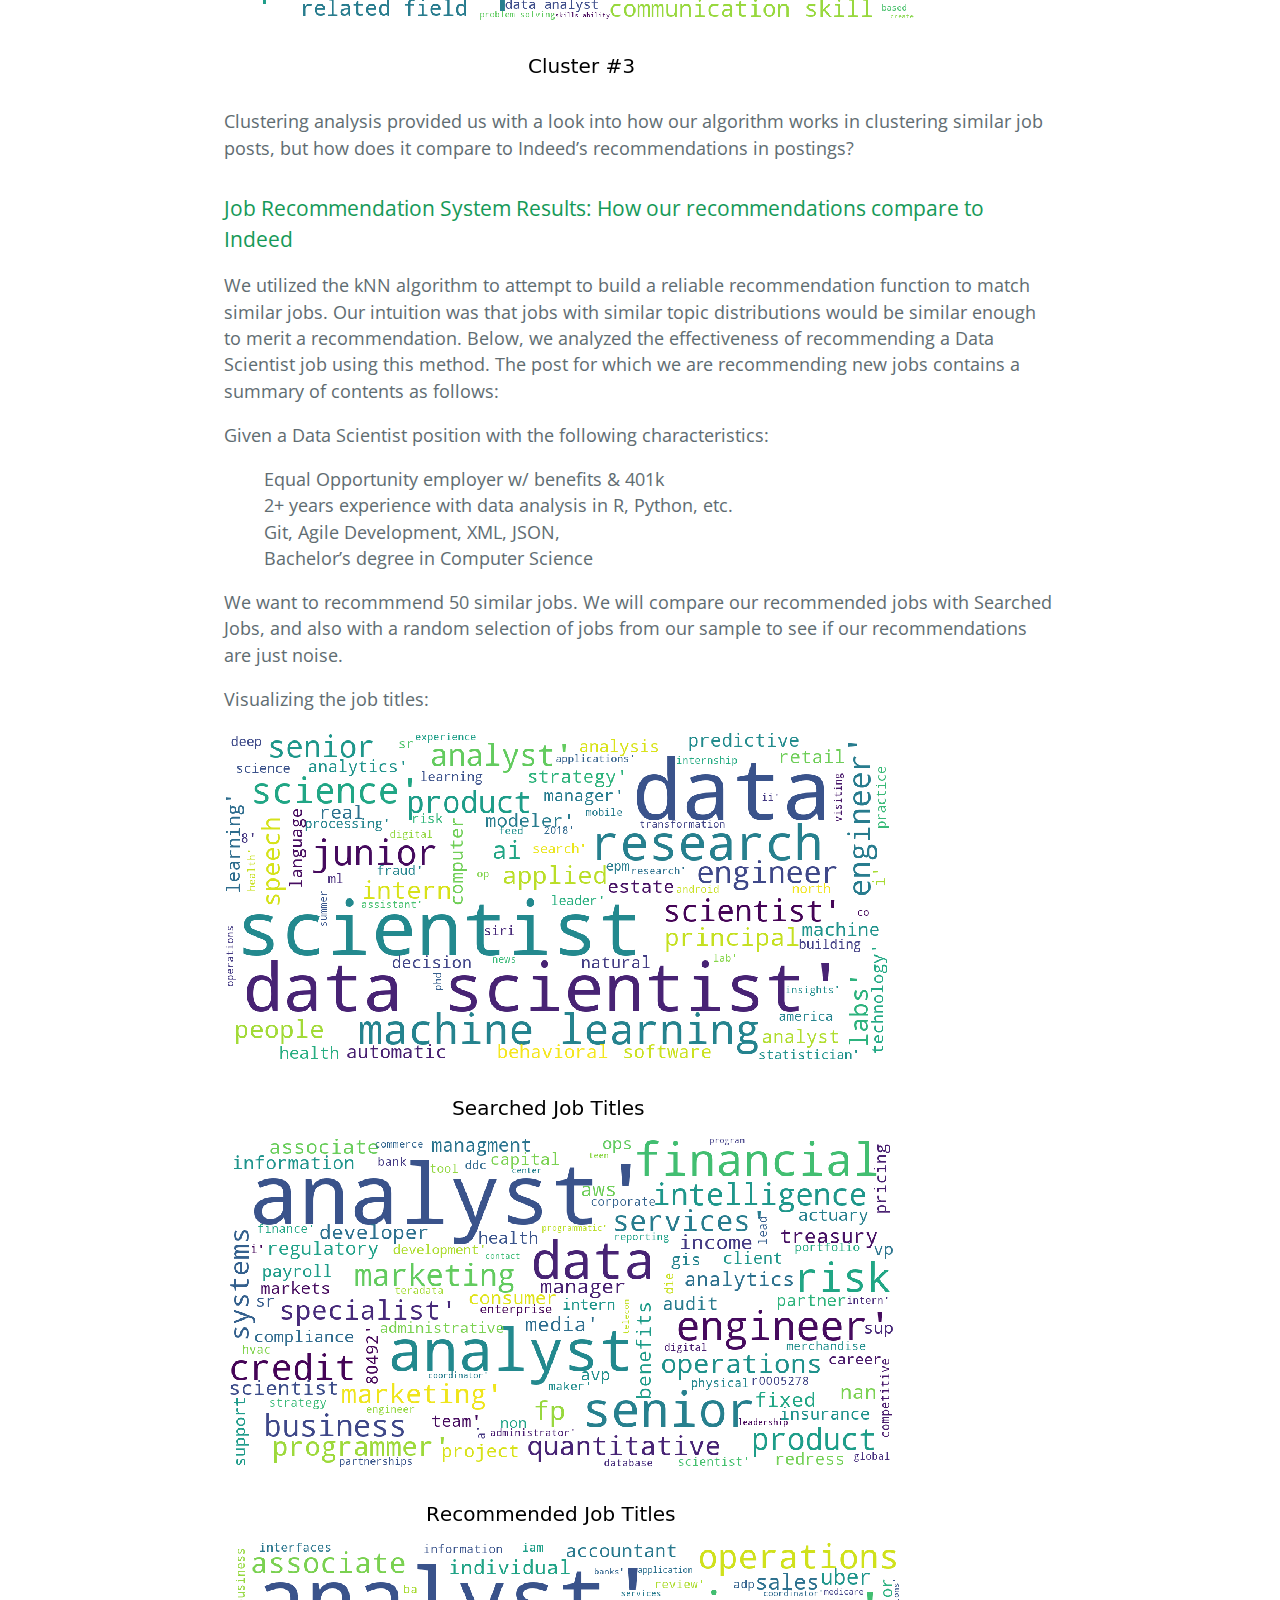
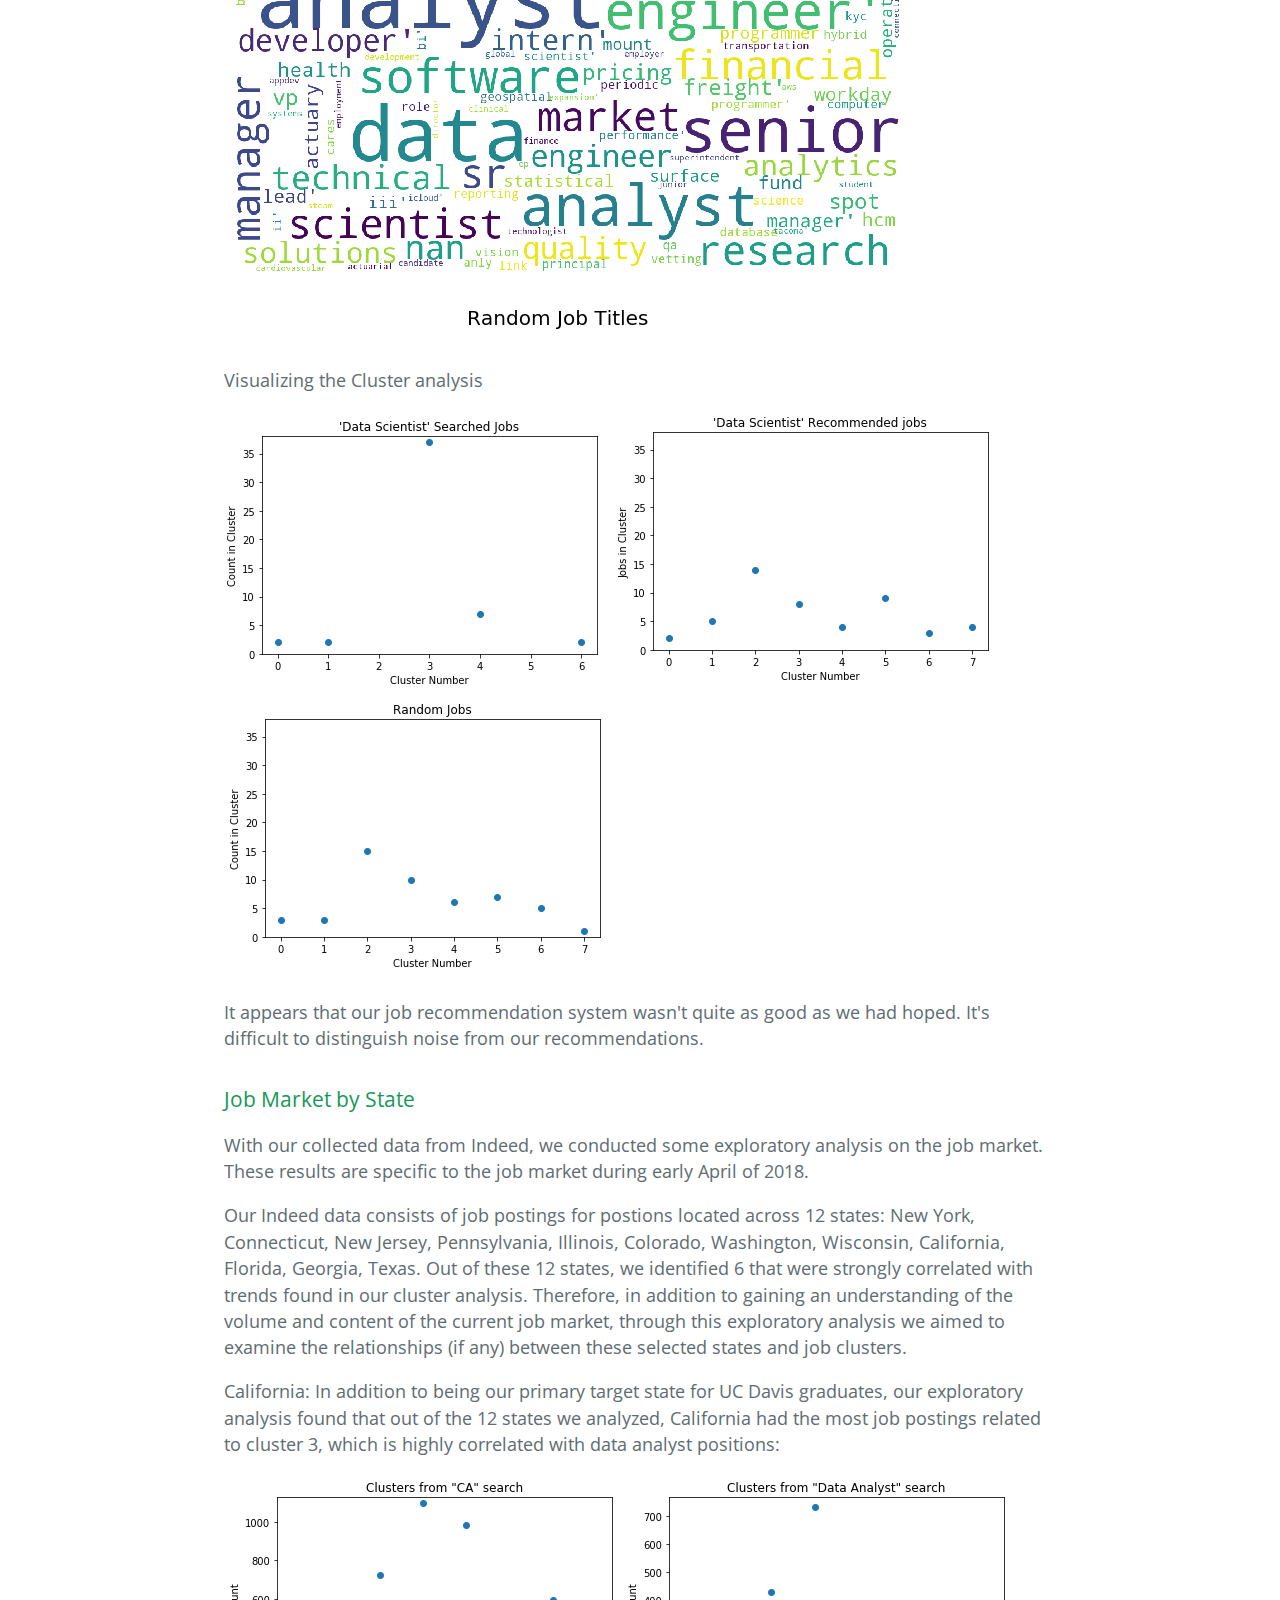
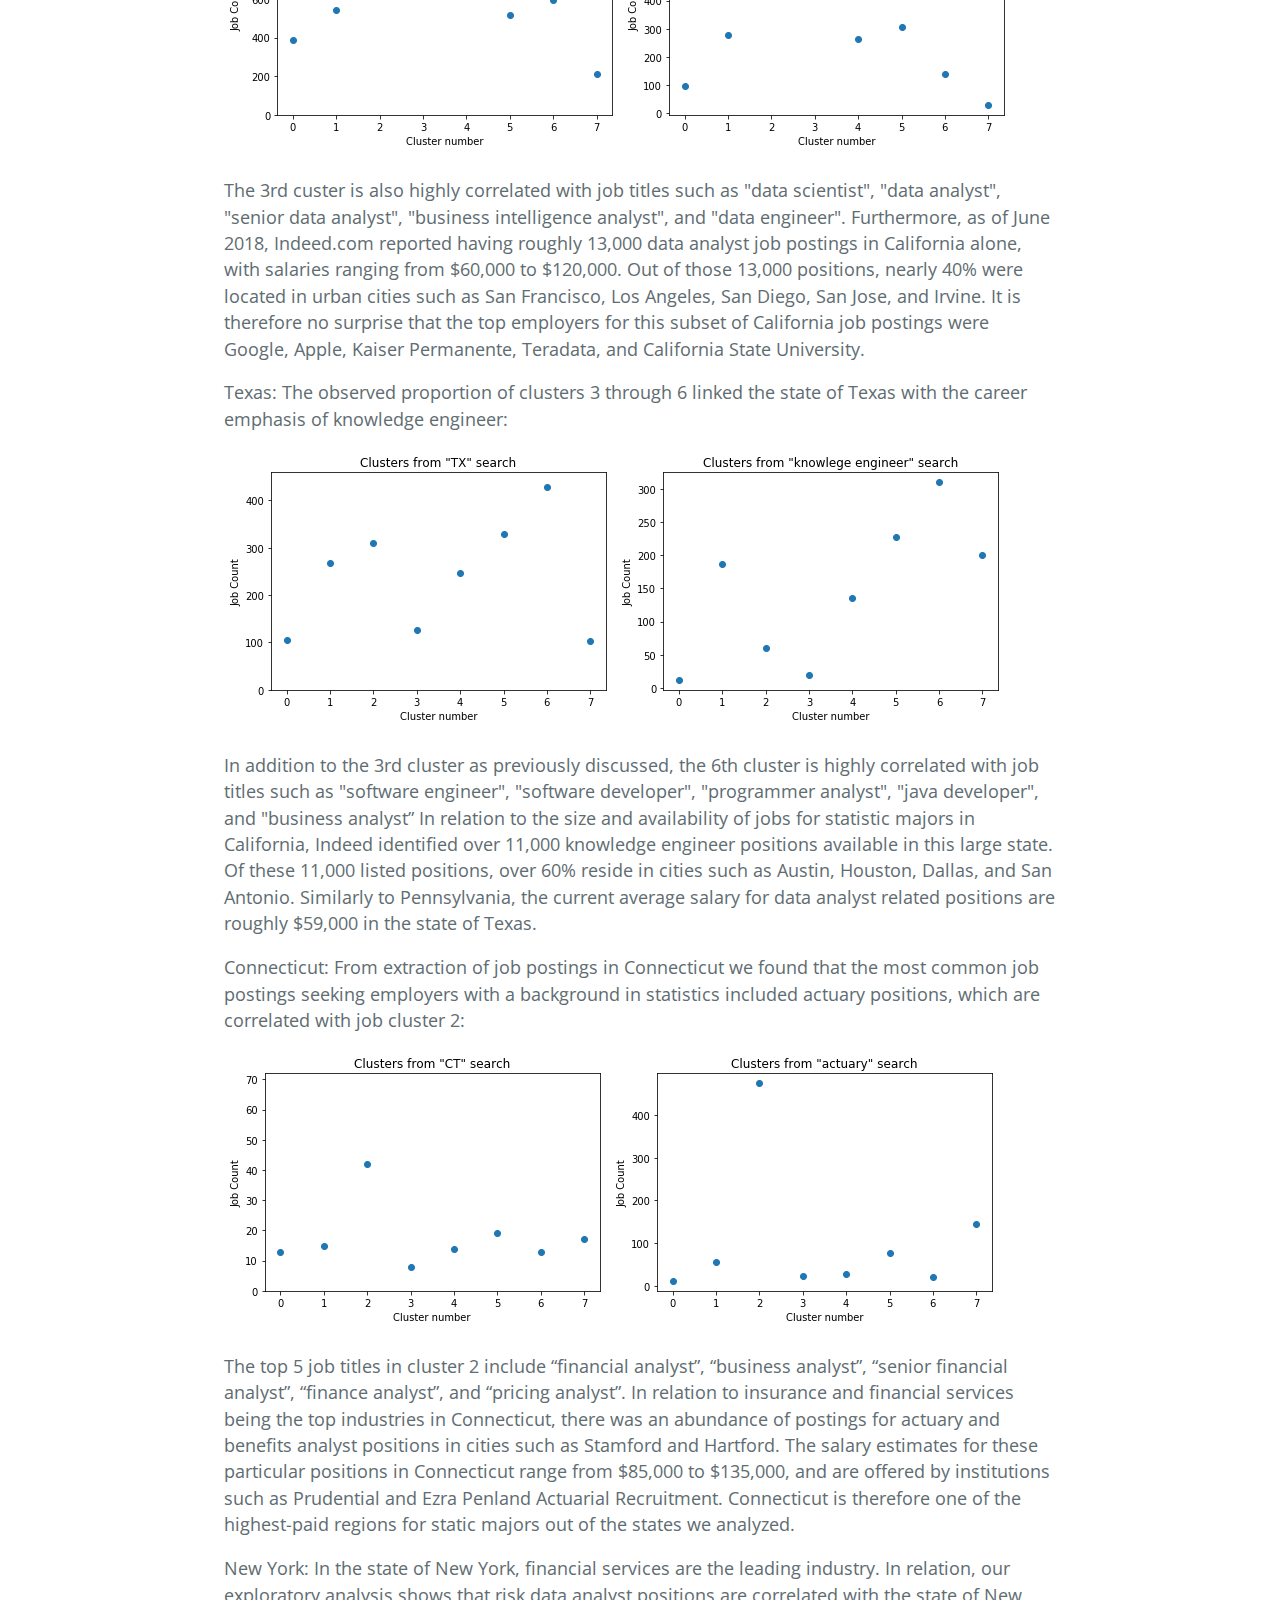
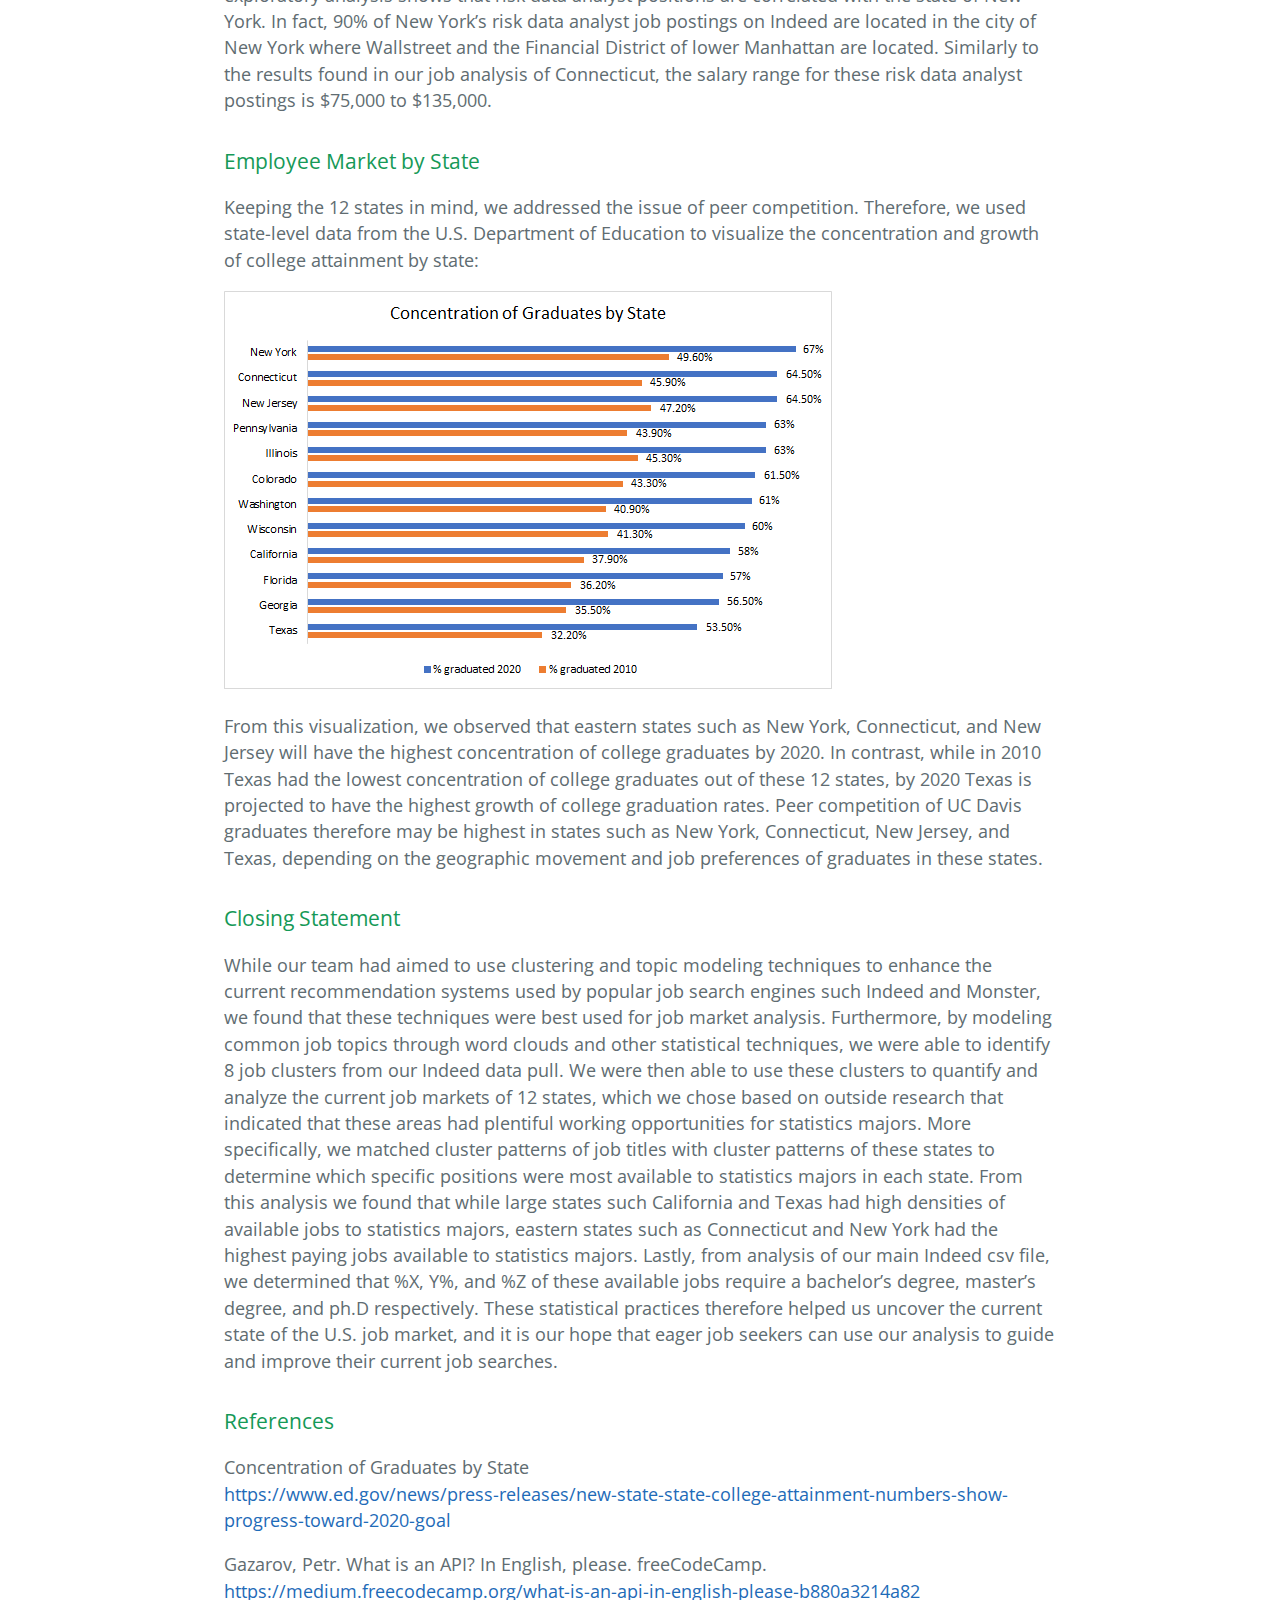
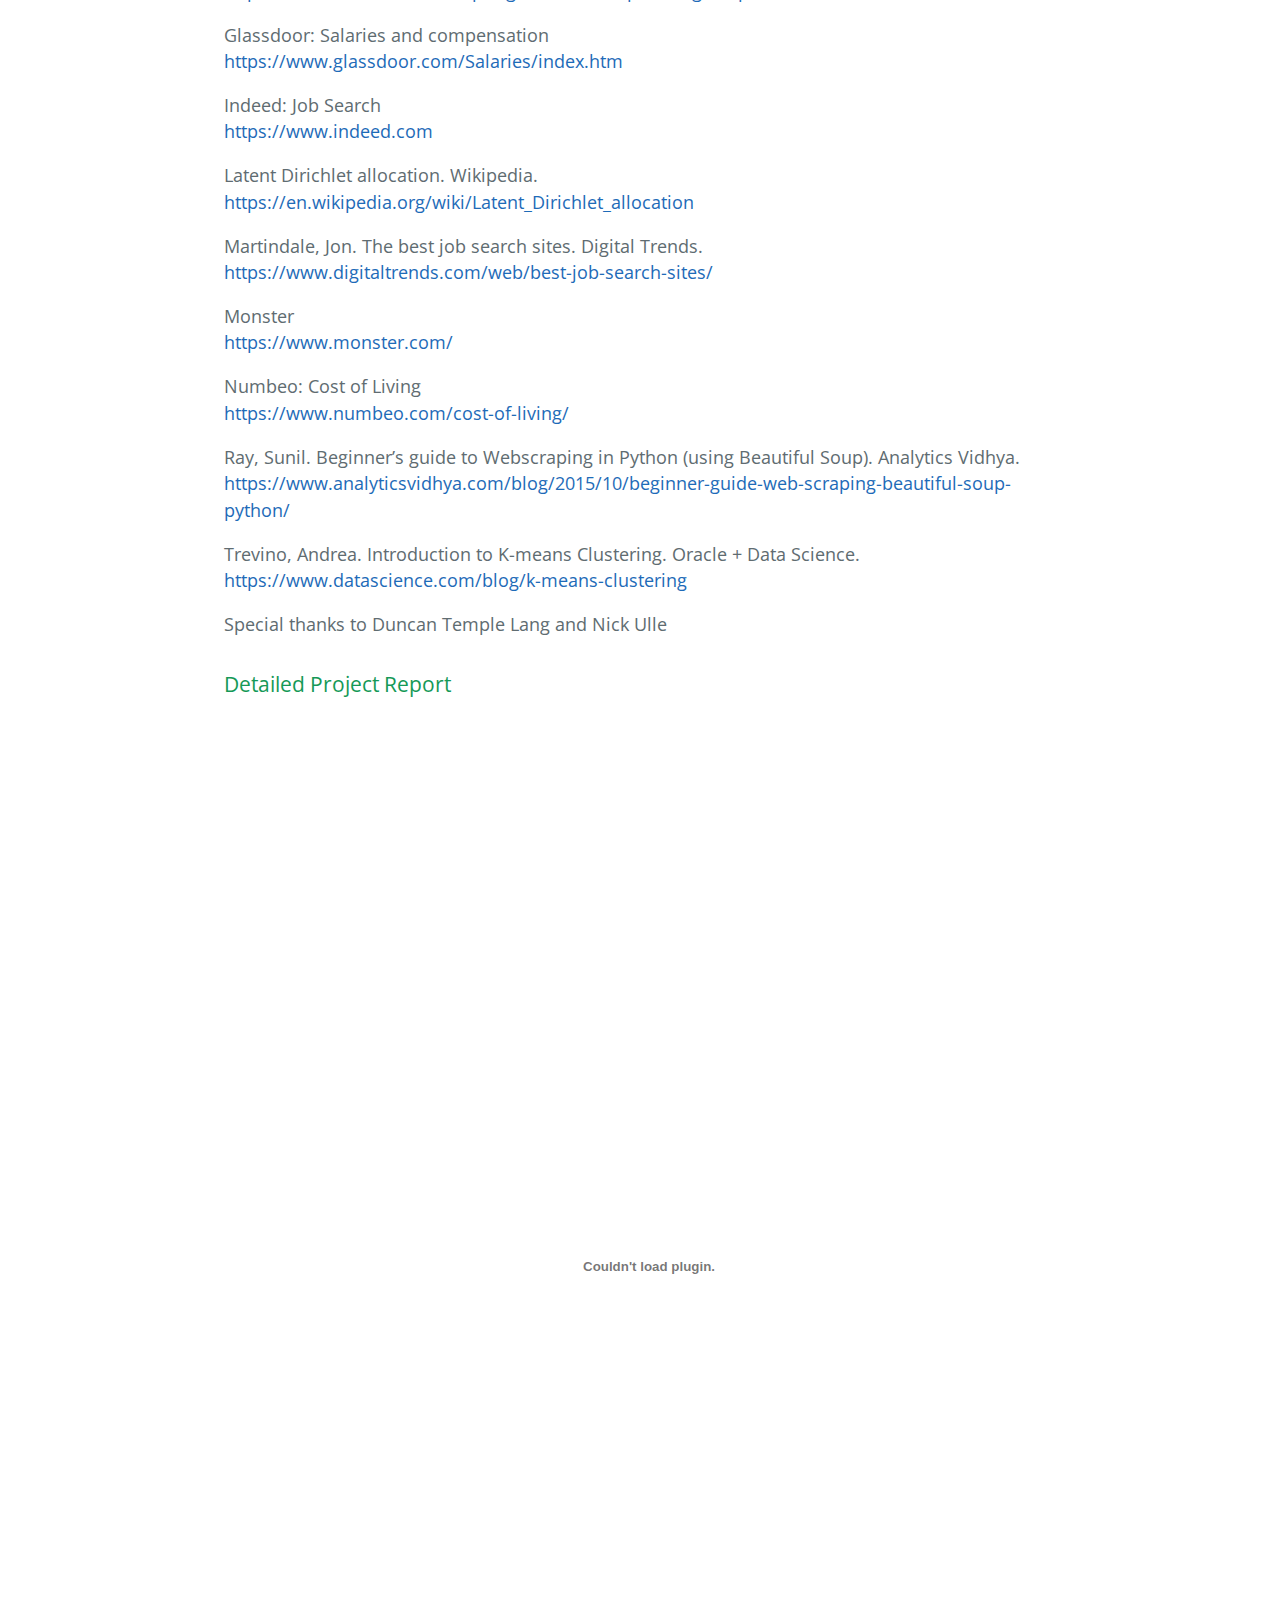
==== commit 83797b9f: "Fixed Title" ====
--- a/index.html
+++ b/index.html
@@ -2,7 +2,7 @@
 <html>
     <head>
         <meta charset="UTF-8">
-        <title>Wade Lewis -- Data Scientist</title>
+        <title>Wade The Data Scientist</title>
         <meta name="viewport" content="width=device-width, initial-scale=1">
         <link rel="stylesheet" type="text/css" href="stylesheets/normalize.css" media="screen">
         <link href='https://fonts.googleapis.com/css?family=Open+Sans:400,700' rel='stylesheet' type='text/css'>
@@ -32,7 +32,7 @@
                 <div class="col span_2_right">
                     <figure>
                         <img width="160" height="200" style="border-radius:20%" src="stylesheets/Portrait.jpg" alt="Me">
-                        <figcaption><font size="1">    This is me - A bit of a goof.</font></figcaption>
+                        <figcaption><font size="1">This is me - I'm a bit of a goof.</font></figcaption>
                     </figure>
     				
         	    </div>
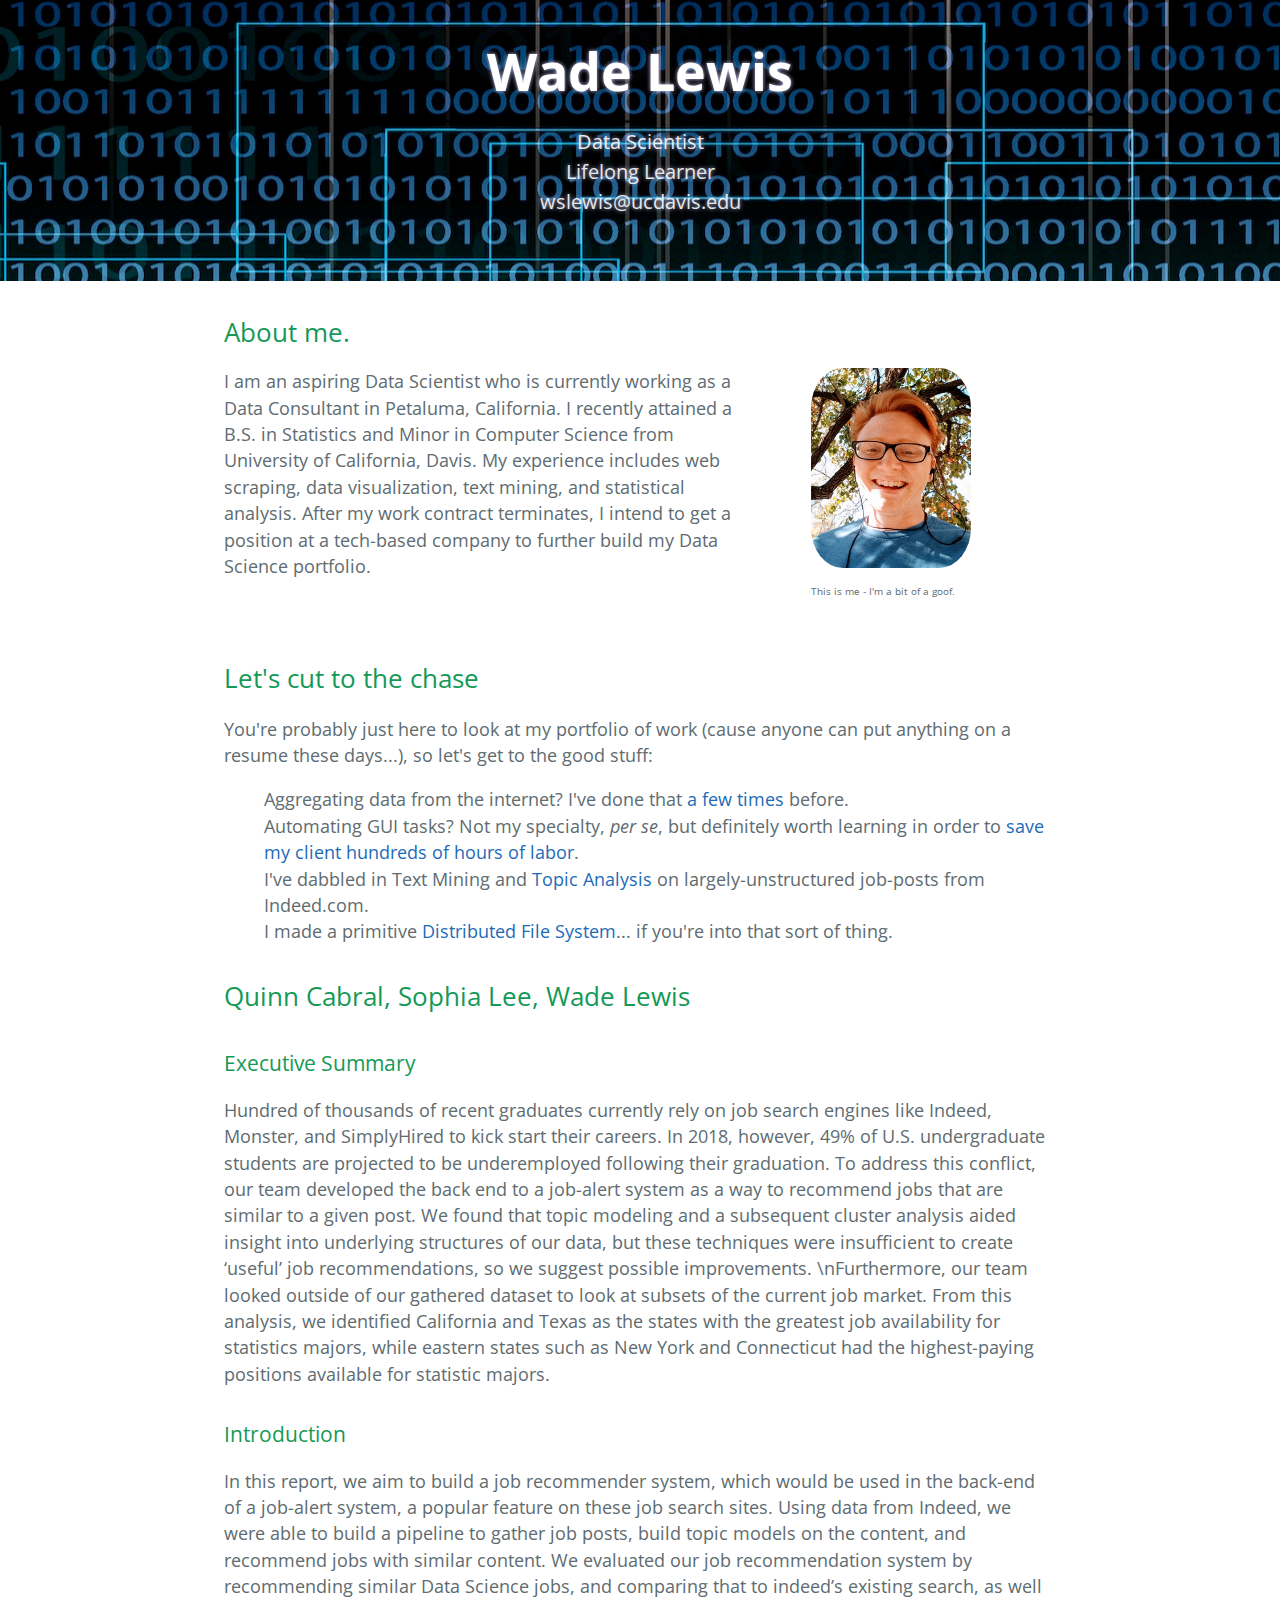
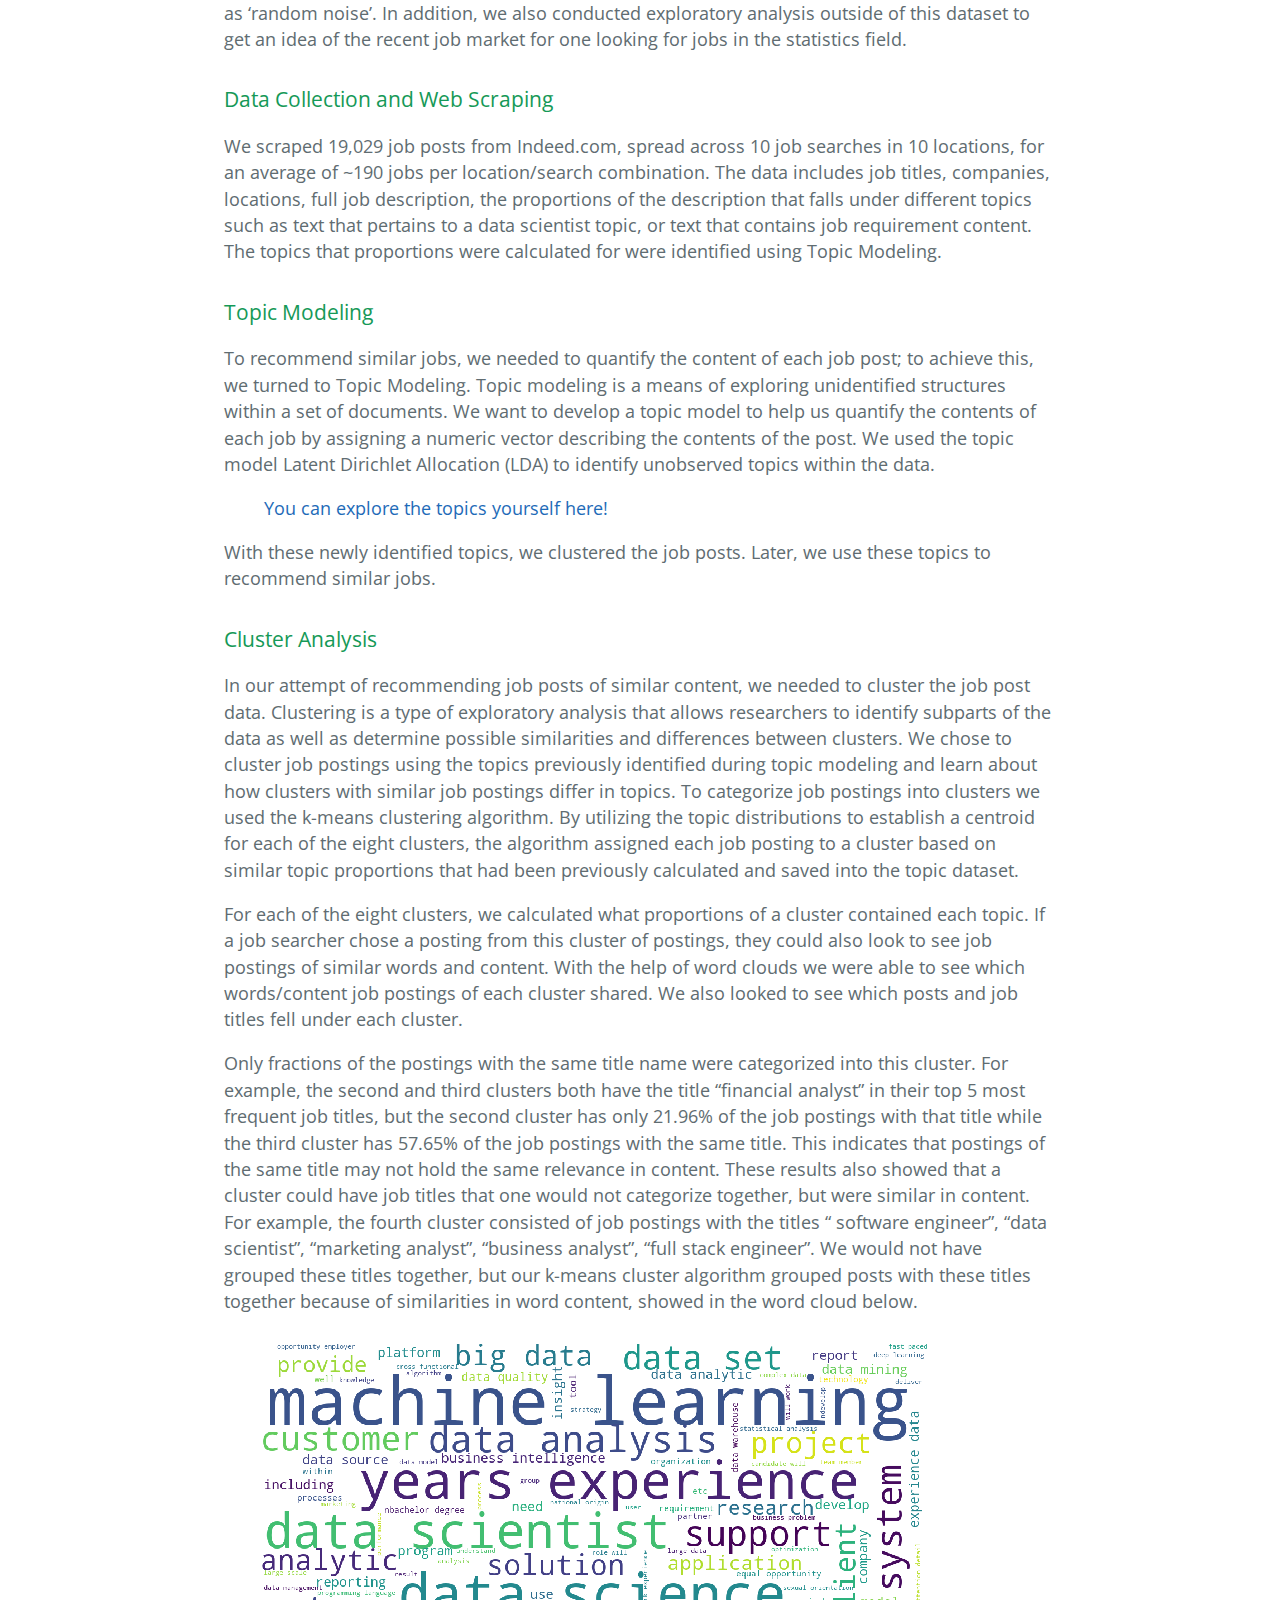
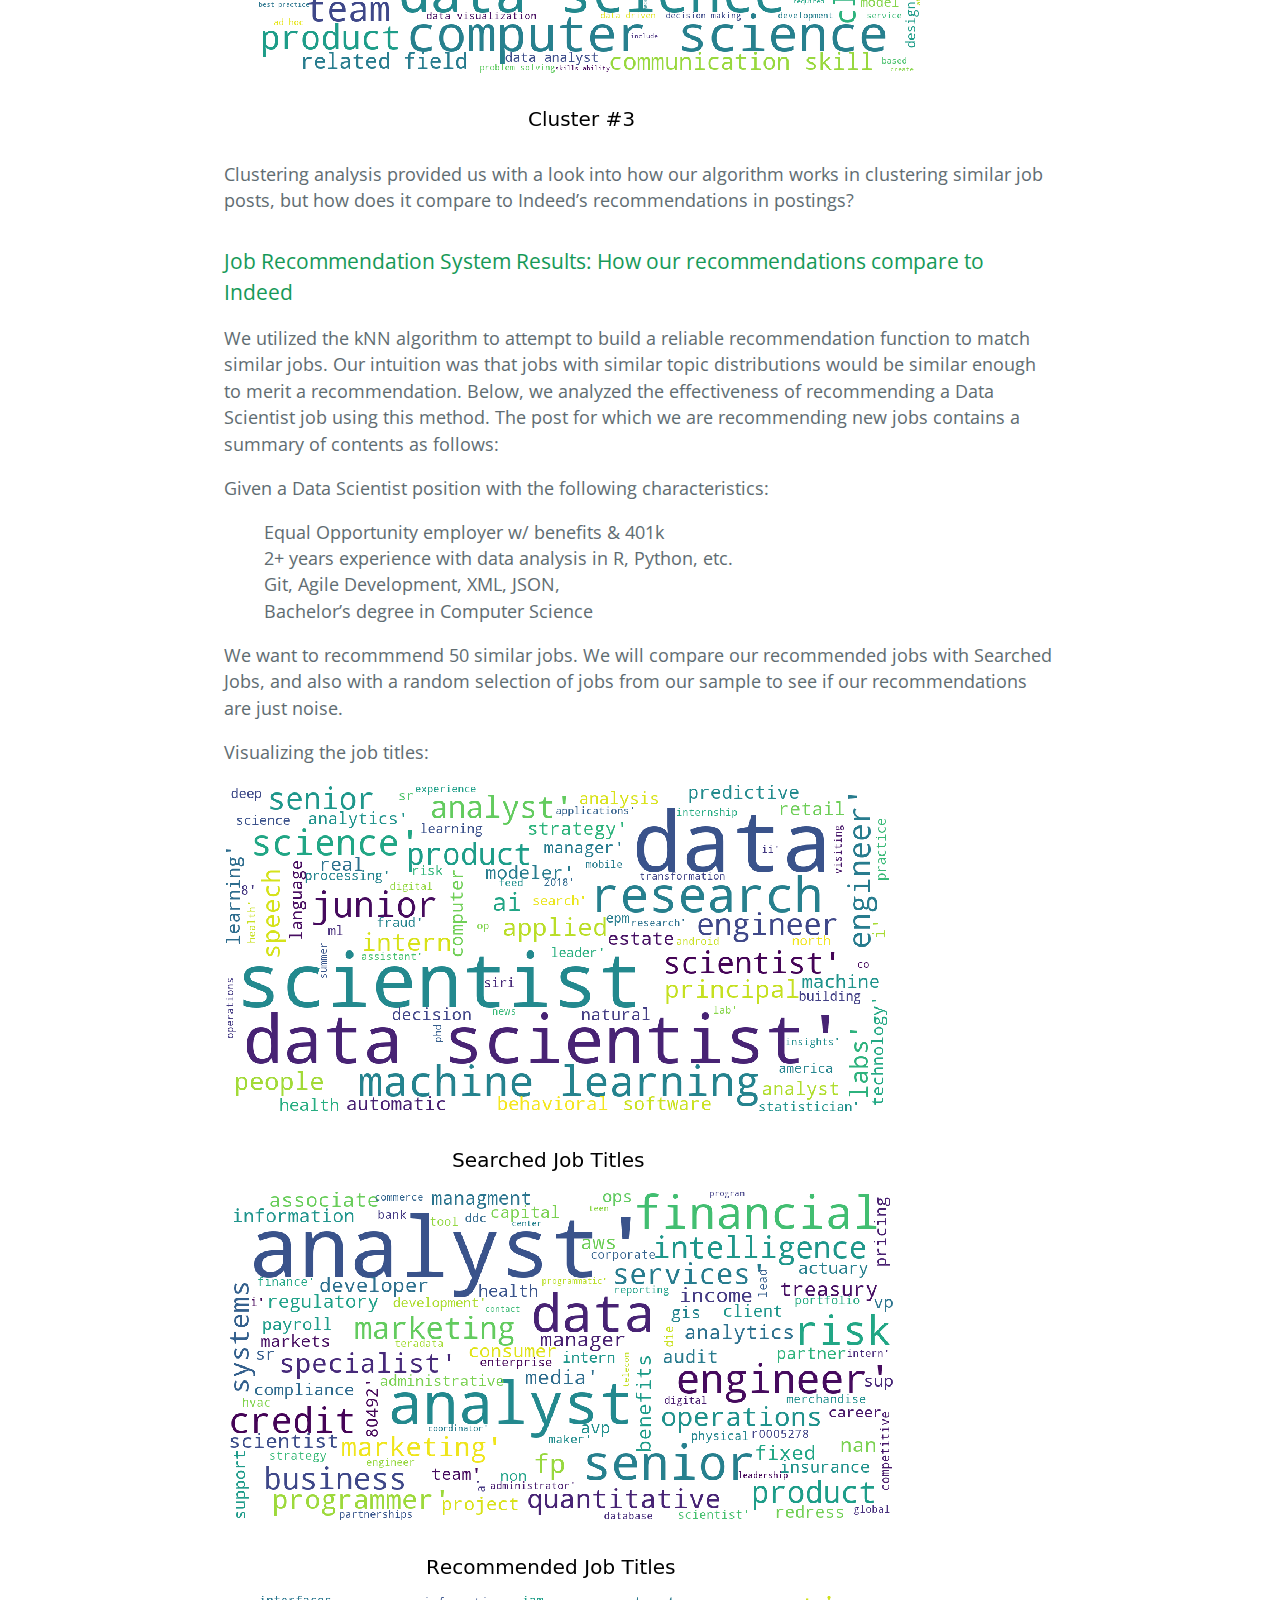
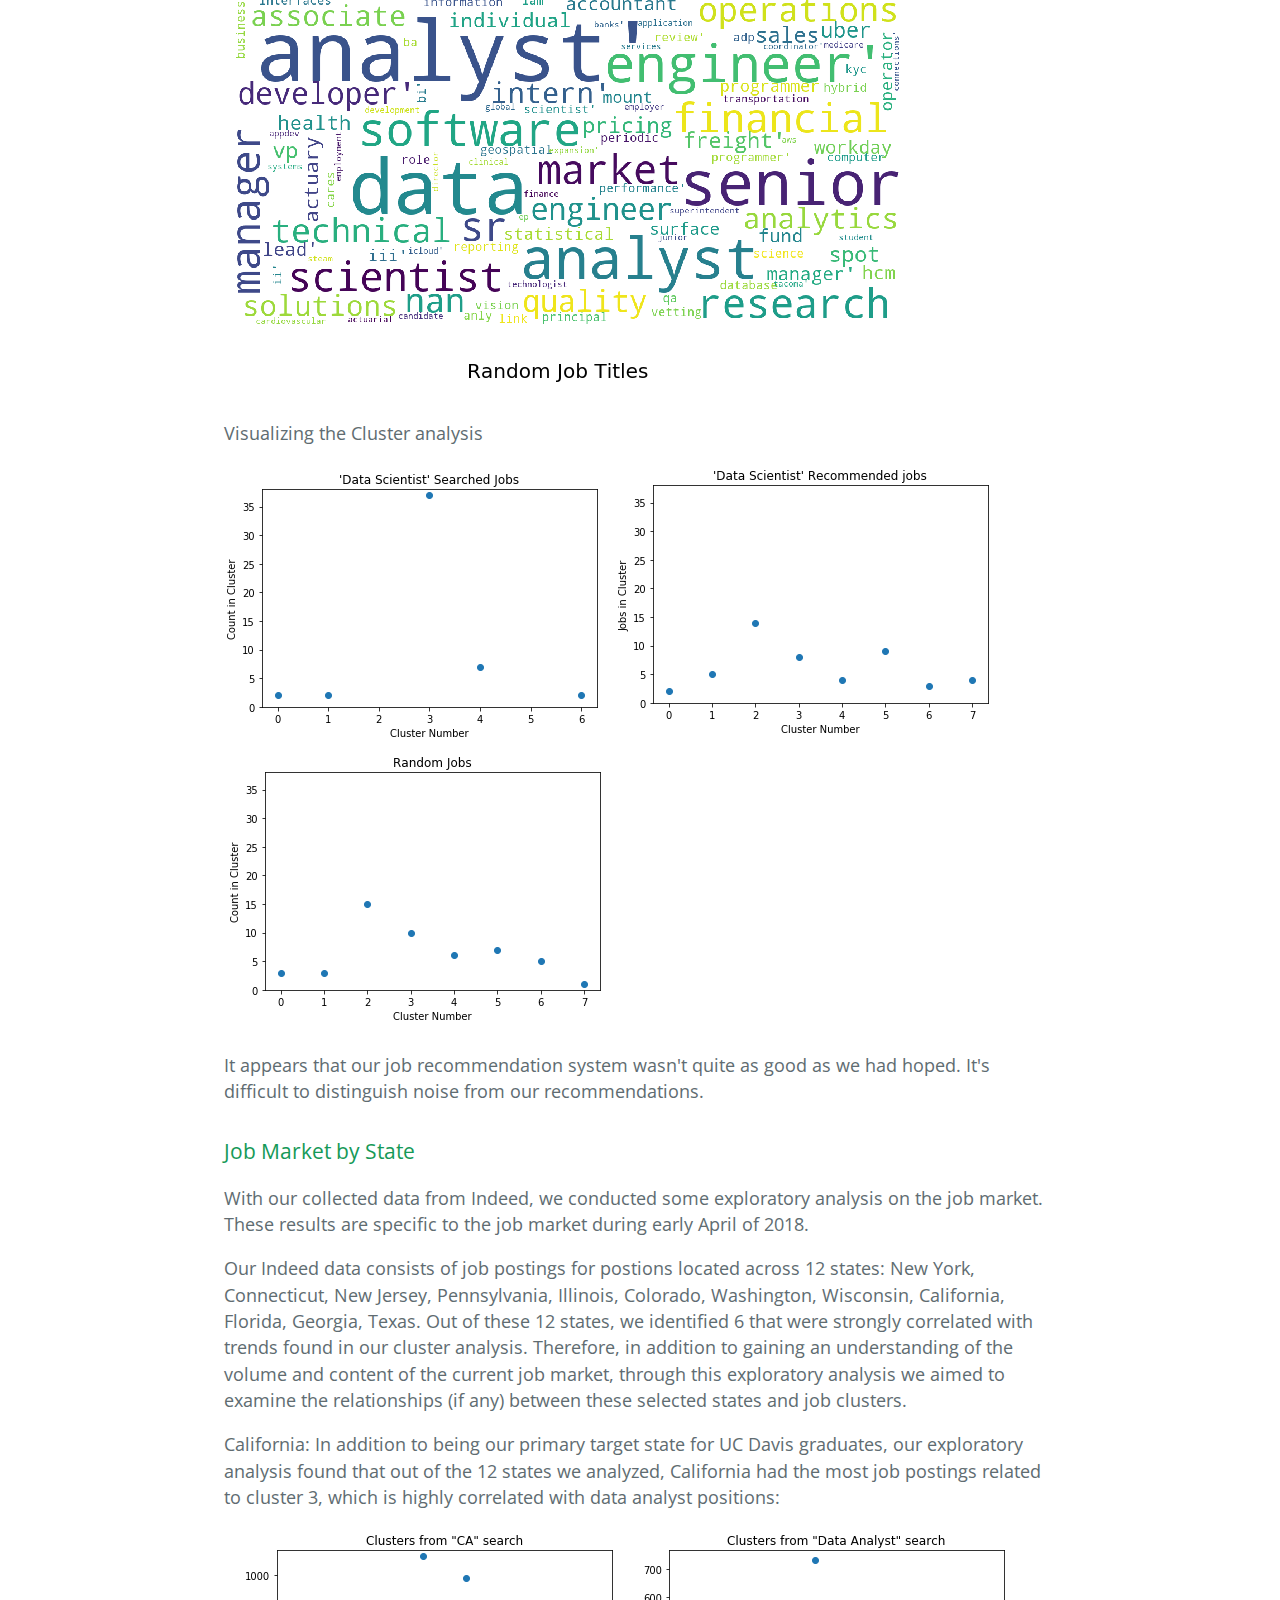
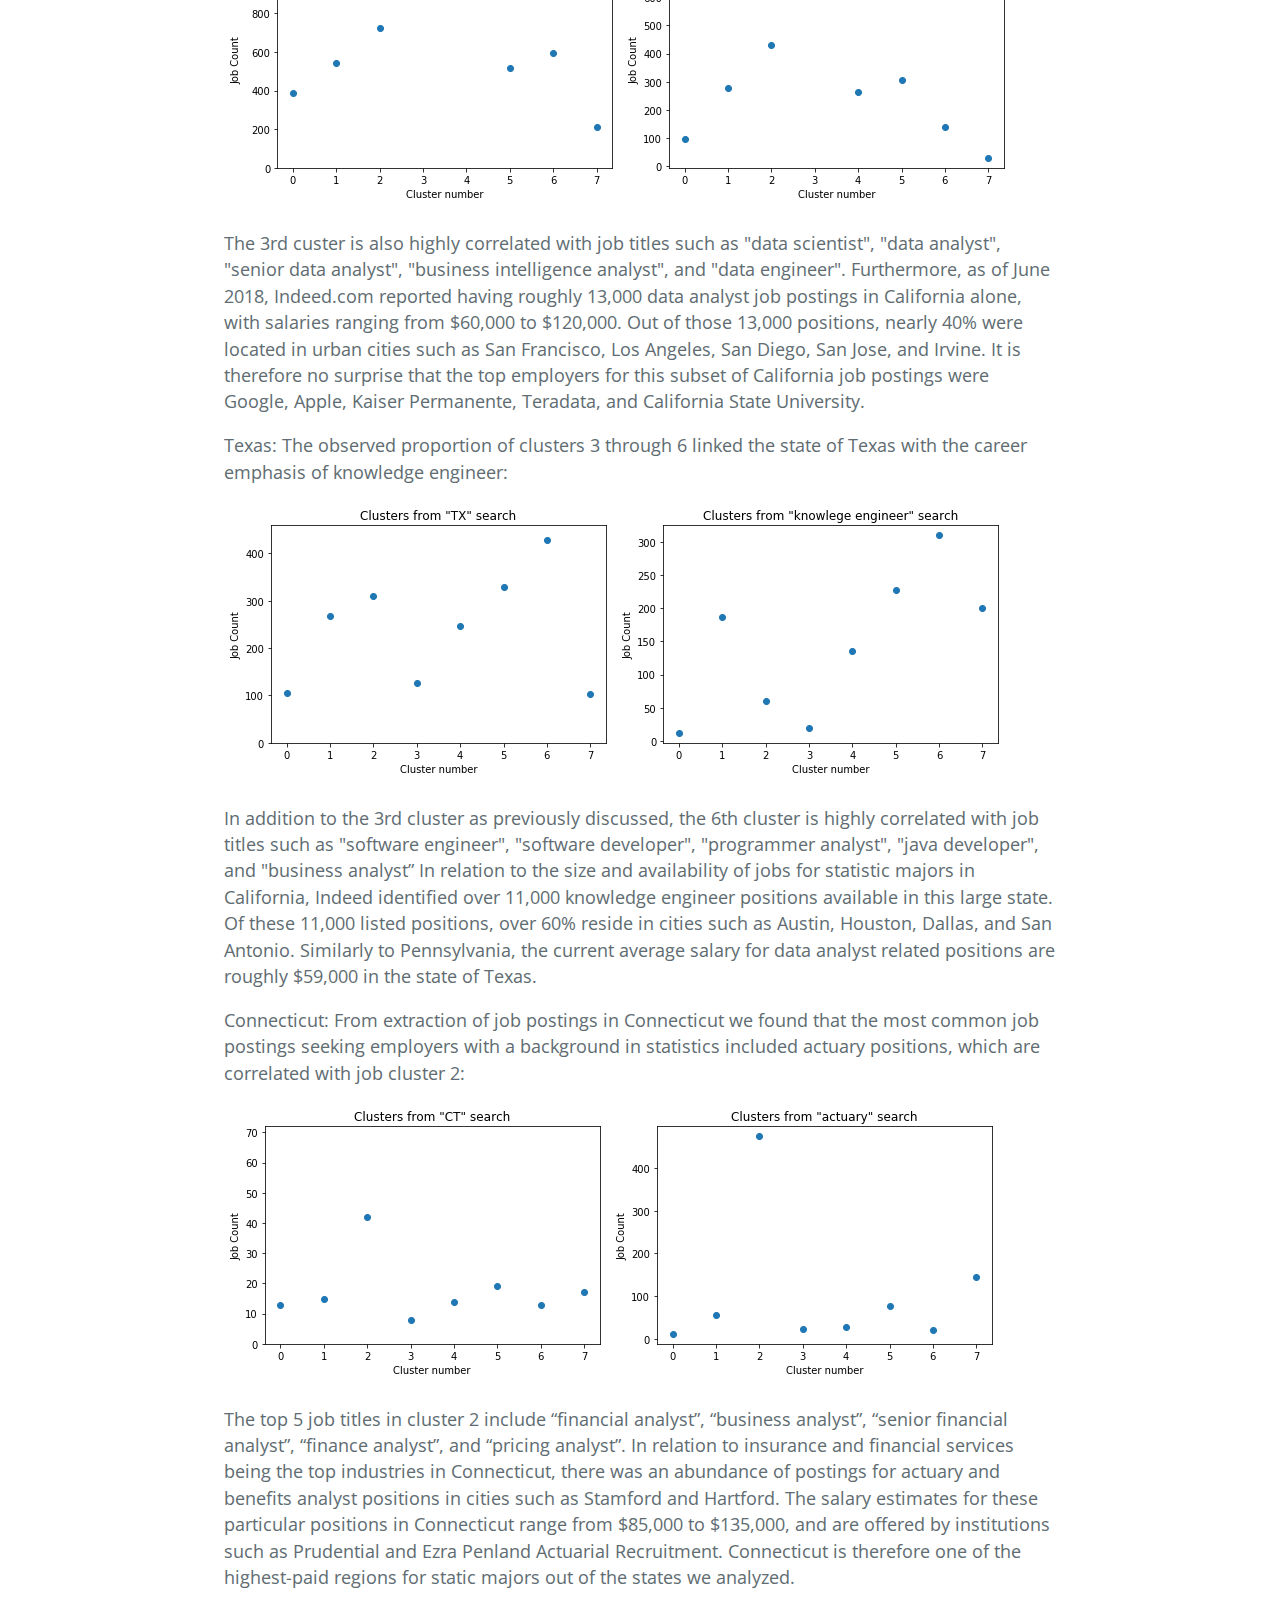
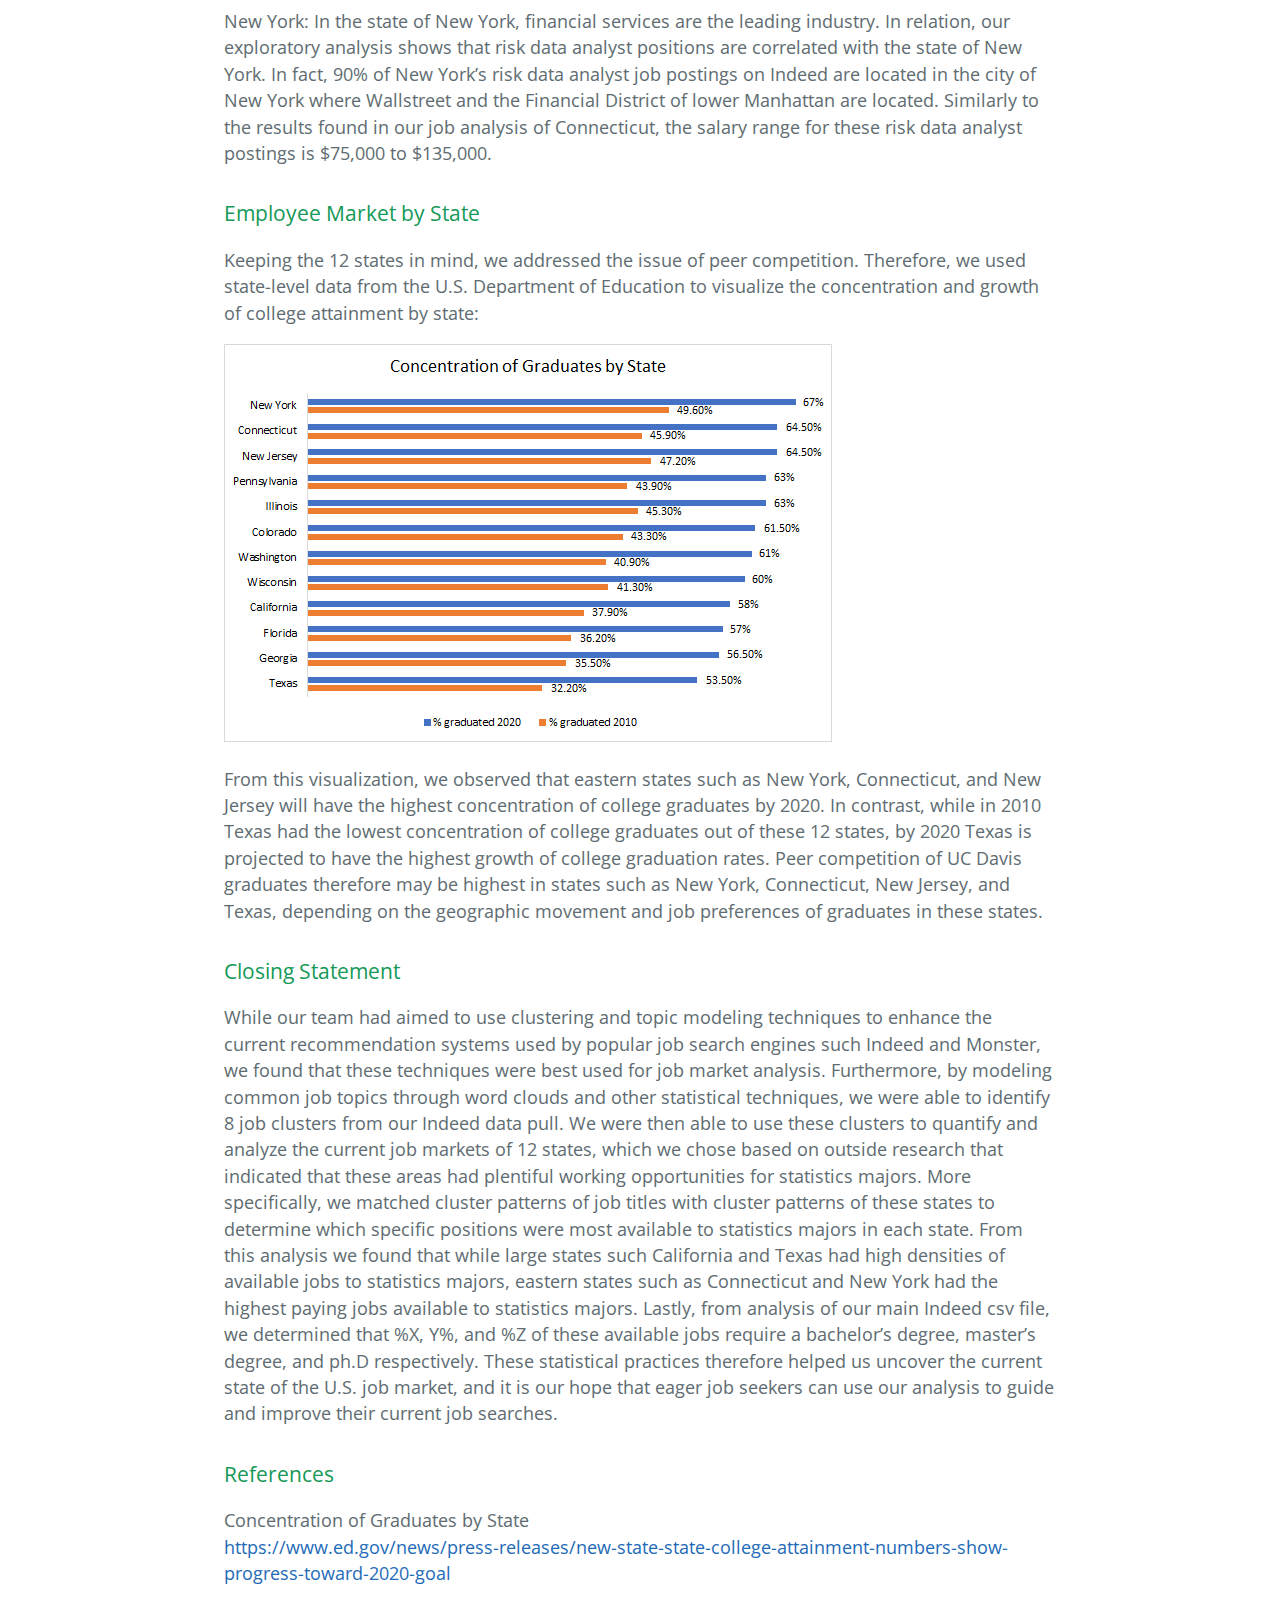
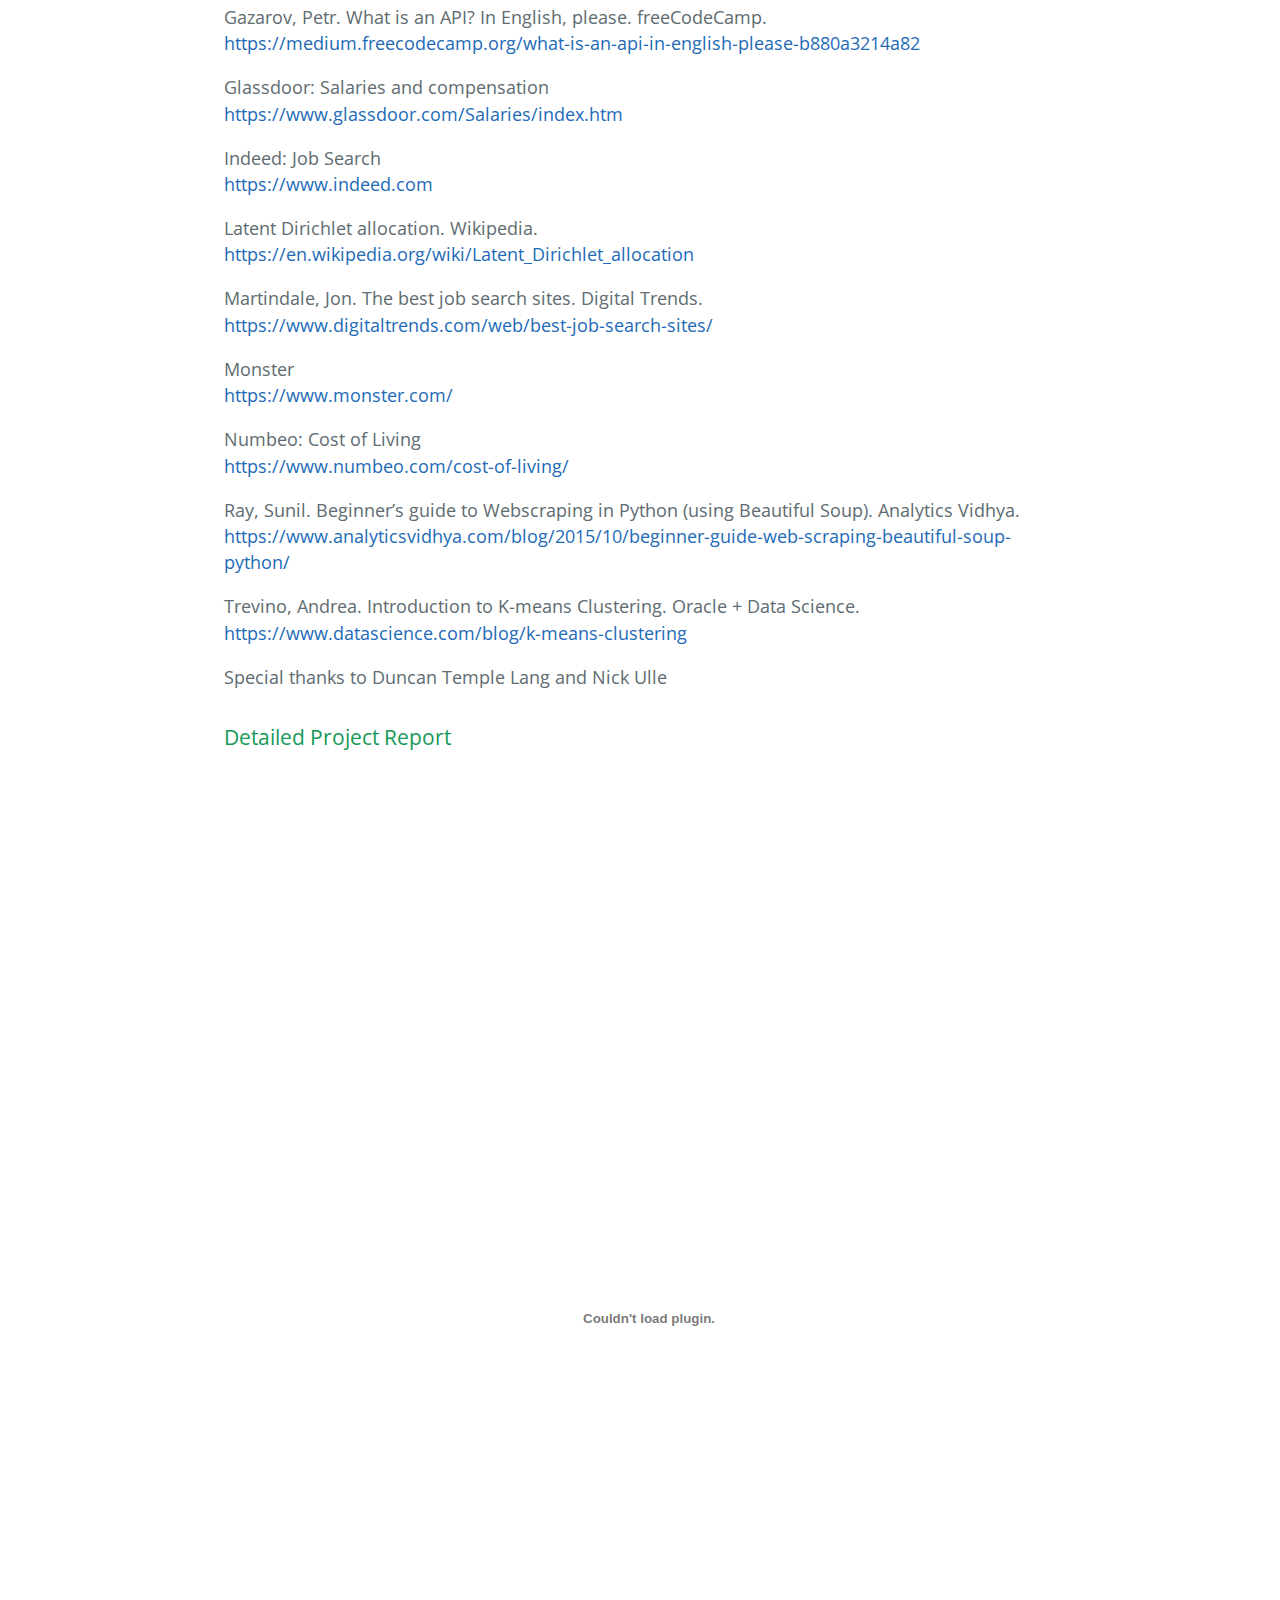
==== commit 9819b4fb: "fixed portfolio introductions" ====
--- a/index.html
+++ b/index.html
@@ -39,21 +39,25 @@
             </div>
             
             <h2>Let's cut to the chase</h2>
-            <p>You're probably not here to get a <a href = "Non-Professional Introduction">non-professional introduction to me</a>, so let's get to the good stuff:</p>
+            <p>You're probably just here to look at my portfolio of work (cause anyone can put anything on a resume these days...), so let's get to the good stuff:</p>
             <ul>
                 <li> 
-                    You can click <a href= "notFound">here</a> to learn about my <b>webscraping</b> experience.
+                    Aggregating data from the internet?  I've done that <a href= "notFound">a few times</a> before.
                 </li>
                 <li> 
-                    You can click <a href= "notFound">here</a> to learn about my <b>GUI automation</b> experience.
+                    Automating GUI tasks?  Not my specialty, <i>per se</i>, but definitely worth learning in order to <a href= "notFound">save my client hundreds of hours of labor</a>.
                 </li>
                 <li> 
-                    You can click <a href= "notFound">here</a> to learn about my <b>text mining and topic analysis</b> experience.
+                    I've dabbled in Text Mining and <a href= "notFound">Topic Analysis</a> on largely-unstructured job-posts from Indeed.com.
                 </li>
                 <li> 
-                    You can click <a href= "notFound">here</a> to learn about my <b>Distributed File System</b> project.
-                </li>                
+                    I made a primitive <a href= "notFound">Distributed File System</a>... if you're into that sort of thing.
+                </li>
+                <li>
+                    
+                </li>
             </ul>
+            
             <h2>Quinn Cabral, Sophia Lee, Wade Lewis</h2>
             <h3>Executive Summary</h3>
             <p>Hundred of thousands of recent graduates currently rely on job search engines like Indeed, Monster, and SimplyHired to kick start their careers. In 2018, however, 49% of U.S. undergraduate students are projected to be underemployed following their graduation. To address this conflict, our team developed the back end to a job-alert system as a way to recommend jobs that are similar to a given post. We found that topic modeling and a subsequent cluster analysis aided insight into underlying structures of our data, but these techniques were insufficient to create ‘useful’ job recommendations, so we suggest possible improvements.
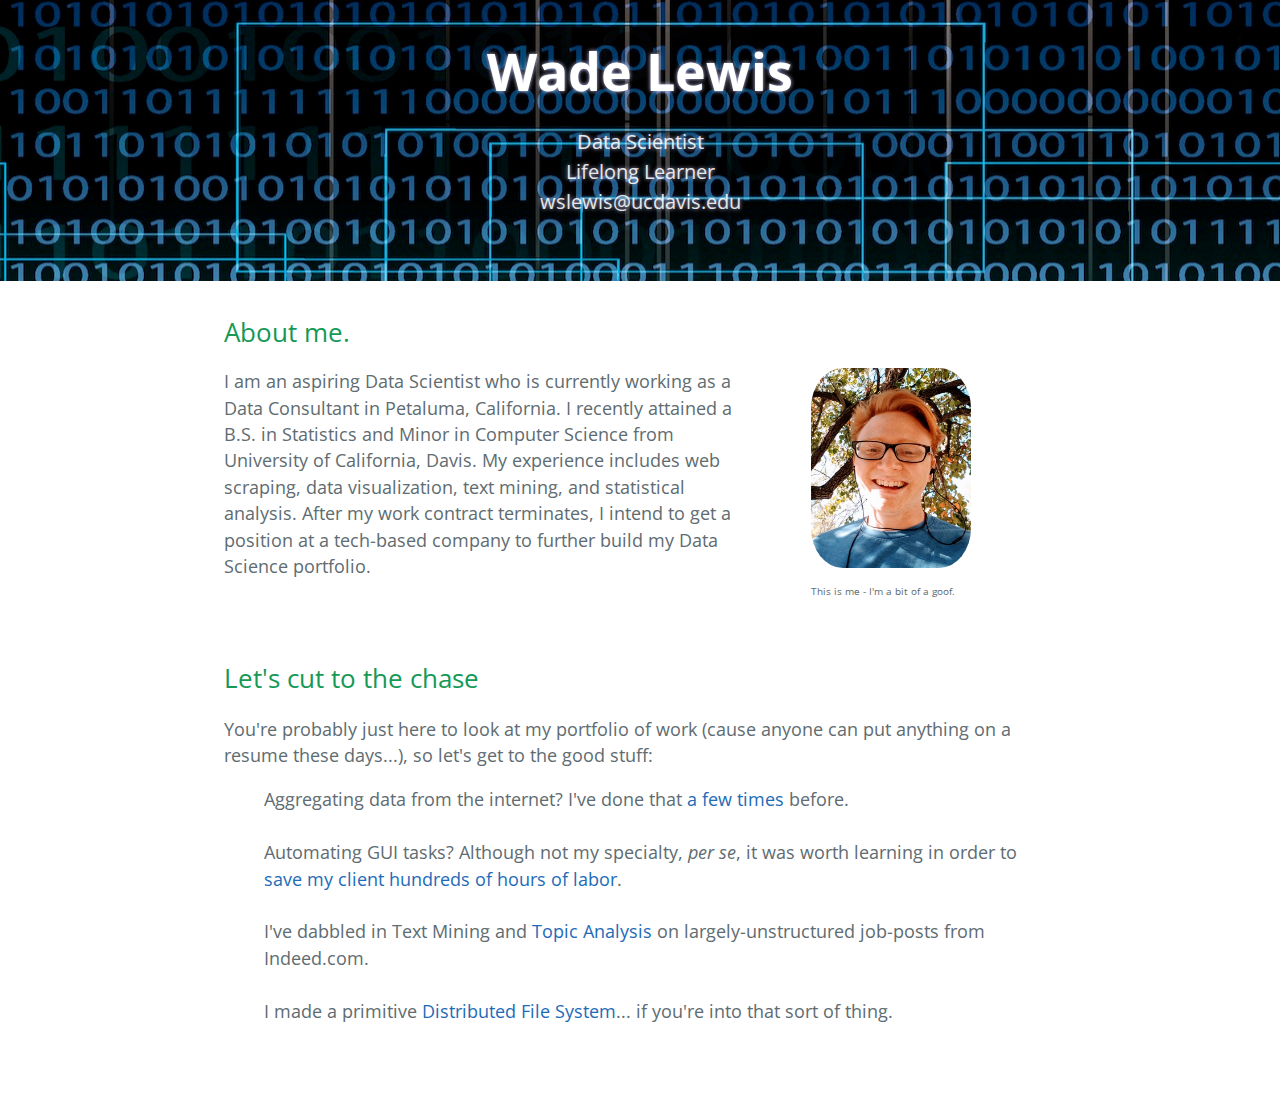
==== commit 37459a6f: "removed the remains of that 160 project" ====
--- a/index.html
+++ b/index.html
@@ -44,97 +44,24 @@
                 <li> 
                     Aggregating data from the internet?  I've done that <a href= "notFound">a few times</a> before.
                 </li>
+                <br>
                 <li> 
-                    Automating GUI tasks?  Not my specialty, <i>per se</i>, but definitely worth learning in order to <a href= "notFound">save my client hundreds of hours of labor</a>.
+                    Automating GUI tasks? Although not my specialty, <i>per se</i>, it was worth learning in order to <a href= "GUIAutomation">save my client hundreds of hours of labor</a>.
                 </li>
+                <br>
                 <li> 
                     I've dabbled in Text Mining and <a href= "notFound">Topic Analysis</a> on largely-unstructured job-posts from Indeed.com.
                 </li>
+                <br>
                 <li> 
                     I made a primitive <a href= "notFound">Distributed File System</a>... if you're into that sort of thing.
                 </li>
+                <br>
                 <li>
                     
                 </li>
             </ul>
-            
-            <h2>Quinn Cabral, Sophia Lee, Wade Lewis</h2>
-            <h3>Executive Summary</h3>
-            <p>Hundred of thousands of recent graduates currently rely on job search engines like Indeed, Monster, and SimplyHired to kick start their careers. In 2018, however, 49% of U.S. undergraduate students are projected to be underemployed following their graduation. To address this conflict, our team developed the back end to a job-alert system as a way to recommend jobs that are similar to a given post. We found that topic modeling and a subsequent cluster analysis aided insight into underlying structures of our data, but these techniques were insufficient to create ‘useful’ job recommendations, so we suggest possible improvements.
-               \nFurthermore, our team looked outside of our gathered dataset to look at subsets of the current job market.  From this analysis, we identified California and Texas as the states with the greatest job availability for statistics majors, while eastern states such as New York and Connecticut had the highest-paying positions available for statistic majors. 
-            </p>
-            <h3>Introduction</h3>
-            <p>In this report, we aim to build a job recommender system, which would be used in the back-end of a job-alert system, a popular feature on these job search sites.  Using data from Indeed, we were able to build a pipeline to gather job posts, build topic models on the content, and recommend jobs with similar content.  We evaluated our job recommendation system by recommending similar Data Science jobs, and comparing that to indeed’s existing search, as well as ‘random noise’. 
-               In addition, we also conducted exploratory analysis outside of this dataset to get an idea of the recent job market for one looking for jobs in the statistics field.
-            </p>
-            <h3>Data Collection and Web Scraping</h3>
-            <p>We scraped 19,029 job posts from Indeed.com, spread across 10 job searches in 10 locations, for an average of ~190 jobs per location/search combination. The data includes job titles, companies, locations, full job description, the proportions of the description that falls under different topics such as text that pertains to a data scientist topic, or text that contains job requirement content. The topics that proportions were calculated for were identified using Topic Modeling.</p>
-            <h3>Topic Modeling</h3>
-            <p>To recommend similar jobs, we needed to quantify the content of each job post; to achieve this, we turned to Topic Modeling. Topic modeling is a means of exploring unidentified structures within a set of documents. We want to develop a topic model to help us quantify the contents of each job by assigning a numeric vector describing the contents of the post. We used the topic model Latent Dirichlet Allocation (LDA) to identify unobserved topics within the data.</p>
-            <ul>
-               <li> <a href="/9%20Topic%20LDAvis.html"> You can explore the topics yourself here! </a> </li>
-            </ul>
-            <p>With these newly identified topics, we clustered the job posts.  Later, we use these topics to recommend similar jobs.</p>
-            <h3>Cluster Analysis</h3>
-            <p>In our attempt of recommending job posts of similar content, we needed to cluster the job post data. Clustering is a type of exploratory analysis that allows researchers to identify subparts of the data as well as determine possible similarities and differences between clusters. We chose to cluster job postings using the topics previously identified during topic modeling and learn about how clusters with similar job postings differ in topics. To categorize job postings into clusters we used the k-means clustering algorithm. By utilizing the topic distributions to establish a centroid for each of the eight clusters, the algorithm assigned each job posting to a cluster based on similar topic proportions that had been previously calculated and saved into the topic dataset.</p>
-            <p>For each of the eight clusters, we calculated what proportions of a cluster contained each topic. If a job searcher chose a posting from this cluster of postings, they could also look to see job postings of similar words and content. With the help of word clouds we were able to see which words/content job postings of each cluster shared. We also looked to see which posts and job titles fell under each cluster.</p>
-            <p>Only fractions of the postings with the same title name were categorized into this cluster. For example, the second and third clusters both have the title “financial analyst” in their top 5 most frequent job titles, but the second cluster has only 21.96% of the job postings with that title while the third cluster has 57.65% of the job postings with the same title. This indicates that postings of the same title may not hold the same relevance in content. These results also showed that a cluster could have job titles that one would not categorize together, but were similar in content. For example, the fourth cluster consisted of job postings with the titles “ software engineer”, “data scientist”, “marketing analyst”, “business analyst”, “full stack engineer”. We would not have grouped these titles together, but our k-means cluster algorithm grouped posts with these titles together because of similarities in word content, showed in the word cloud below.</p>
-            <img src="word_cloud.png">
-            <p>Clustering analysis provided us with a look into how our algorithm works in clustering similar job posts, but how does it compare to Indeed’s recommendations in postings?</p>
-            <h3>Job Recommendation System Results: How our recommendations compare to Indeed</h3>
-            <p>We utilized the kNN algorithm to attempt to build a reliable recommendation function to match similar jobs. Our intuition was that jobs with similar topic distributions would be similar enough to merit a recommendation. Below, we analyzed the effectiveness of recommending a Data Scientist job using this method. The post for which we are recommending new jobs contains a summary of contents as follows:</p>
-            <p> </p>
-            <p>Given a Data Scientist position with the following characteristics:</p>
-            <ul>
-               <li> Equal Opportunity employer w/ benefits & 401k </li>
-               <li> 2+ years experience with data analysis in R, Python, etc. </li>
-               <li> Git, Agile Development, XML, JSON,  </li>
-               <li> Bachelor’s degree in Computer Science </li>
-            </ul>
-            <p>We want to recommmend 50 similar jobs.  We will compare our recommended jobs with Searched Jobs, and also with a random selection of jobs from our sample to see if our recommendations are just noise.</p>
-            <p> Visualizing the job titles: </p>
-            <img src="job Titles - Searched.PNG"> 
-            <img src="job Titles - Recommended.PNG"> 
-            <img src="job Titles - Random.PNG"> 
-            <p> Visualizing the Cluster analysis</p>
-            <img src="Comparison - Data Science Searched clusters.PNG"> 
-            <img src="Comparison - Recommended clusters.PNG"> 
-            <img src="Comparison - Random clusters.PNG"> 
-            <p> It appears that our job recommendation system wasn't quite as good as we had hoped.  It's difficult to distinguish noise from our recommendations.  </p>
-            <p> </p>
-            <h3>Job Market by State</h3>
-            <p>With our collected data from Indeed, we conducted some exploratory analysis on the job market. These results are specific to the job market during early April of 2018.</p>
-            <p>Our Indeed data consists of job postings for postions located across 12 states: New York, Connecticut, New Jersey, Pennsylvania, Illinois, Colorado, Washington, Wisconsin, California, Florida, Georgia, Texas. Out of these 12 states, we identified 6 that were strongly correlated with trends found in our cluster analysis. Therefore, in addition to gaining an understanding of the volume and content of the current job market, through this exploratory analysis we aimed to examine the relationships (if any) between these selected states and job clusters.</p>
-            <p>California: In addition to being our primary target state for UC Davis graduates, our exploratory analysis found that out of the 12 states we analyzed, California had the most job postings related to cluster 3, which is highly correlated with data analyst positions:</p>
-            <img src="plot1.png"><img src="plot2.png">
-            <p>The 3rd custer is also highly correlated with job titles such as "data scientist", "data analyst", "senior data analyst", "business intelligence analyst", and "data engineer". Furthermore, as of June 2018, Indeed.com reported having roughly 13,000 data analyst job postings in California alone, with salaries ranging from $60,000 to $120,000. Out of those 13,000 positions, nearly 40% were located in urban cities such as San Francisco, Los Angeles, San Diego, San Jose, and Irvine. It is therefore no surprise that the top employers for this subset of California job postings were Google, Apple, Kaiser Permanente, Teradata, and California State University.</p>
-            <p>Texas: The observed proportion of clusters 3 through 6 linked the state of Texas with the career emphasis of knowledge engineer:</p>
-            <img src="plot3.png"><img src="plot4.png">
-            <p>In addition to the 3rd cluster as previously discussed, the 6th cluster is highly correlated with job titles such as "software engineer", "software developer", "programmer analyst", "java developer", and "business analyst” In relation to the size and availability of jobs for statistic majors in California, Indeed identified over 11,000 knowledge engineer positions available in this large state. Of these 11,000 listed positions, over 60% reside in cities such as Austin, Houston, Dallas, and San Antonio. Similarly to Pennsylvania, the current average salary for data analyst related positions are roughly $59,000 in the state of Texas.</p>
-            <p>Connecticut: From extraction of job postings in Connecticut we found that the most common job postings seeking employers with a background in statistics included actuary positions, which are correlated with job cluster 2:</p>
-            <img src="plot5.png"><img src="plot6.png">
-            <p>The top 5 job titles in cluster 2 include “financial analyst”, “business analyst”, “senior financial analyst”, “finance analyst”, and “pricing analyst”. In relation to insurance and financial services being the top industries in Connecticut, there was an abundance of postings for actuary and benefits analyst positions in cities such as Stamford and Hartford. The salary estimates for these particular positions in Connecticut range from $85,000 to $135,000, and are offered by institutions such as Prudential and Ezra Penland Actuarial Recruitment. Connecticut is therefore one of the highest-paid regions for static majors out of the states we analyzed.</p>
-            <p>New York: In the state of New York, financial services are the leading industry. In relation, our exploratory analysis shows that risk data analyst positions are correlated with the state of New York. In fact, 90% of New York’s risk data analyst job postings on Indeed are located in the city of New York where Wallstreet and the Financial District of lower Manhattan are located. Similarly to the results found in our job analysis of Connecticut, the salary range for these risk data analyst postings is $75,000 to $135,000.</p>
-            <h3>Employee Market by State</h3>
-            <p>Keeping the 12 states in mind, we addressed the issue of peer competition. Therefore, we used state-level data from the U.S. Department of Education to visualize the concentration and growth of college attainment by state:</p>
-             <img src="state_grad.png">
-            <p>From this visualization, we observed that eastern states such as New York, Connecticut, and New Jersey will have the highest concentration of college graduates by 2020. In contrast, while in 2010 Texas had the lowest concentration of college graduates out of these 12 states, by 2020 Texas is projected to have the highest growth of college graduation rates. Peer competition of UC Davis graduates therefore may be highest in states such as New York, Connecticut, New Jersey, and Texas, depending on the geographic movement and job preferences of graduates in these states.</p>
-            <h3>Closing Statement</h3>
-            <p>While our team had aimed to use clustering and topic modeling techniques to enhance the current recommendation systems used by popular job search engines such Indeed and Monster, we found that these techniques were best used for job market analysis. Furthermore, by modeling common job topics through word clouds and other statistical techniques, we were able to identify 8 job clusters from our Indeed data pull. We were then able to use these clusters to quantify and analyze the current job markets of 12 states, which we chose based on outside research that indicated that these areas had plentiful working opportunities for statistics majors. More specifically, we matched cluster patterns of job titles with cluster patterns of these states to determine which specific positions were most available to statistics majors in each state. From this analysis we found that while large states such California and Texas had high densities of available jobs to statistics majors, eastern states such as Connecticut and New York had the highest paying jobs available to statistics majors. Lastly, from analysis of our main Indeed csv file, we determined that %X, Y%, and %Z of these available jobs require a bachelor’s degree, master’s degree, and ph.D respectively. These statistical practices therefore helped us uncover the current state of the U.S. job market, and it is our hope that eager job seekers can use our analysis to guide and improve their current job searches.</p>
-            <h3>References</h3>
-            <p>Concentration of Graduates by State<br><a href = "https://www.ed.gov/news/press-releases/new-state-state-college-attainment-numbers-show-progress-toward-2020-goal">https://www.ed.gov/news/press-releases/new-state-state-college-attainment-numbers-show-progress-toward-2020-goal</a></p>
-            <p>Gazarov, Petr. What is an API? In English, please. freeCodeCamp.<br><a href = "https://medium.freecodecamp.org/what-is-an-api-in-english-please-b880a3214a82"> https://medium.freecodecamp.org/what-is-an-api-in-english-please-b880a3214a82</a></p>
-            <p>Glassdoor: Salaries and compensation<br><a href = "https://www.glassdoor.com/Salaries/index.htm"> https://www.glassdoor.com/Salaries/index.htm</a></p>
-            <p>Indeed: Job Search<br><a href = "https://www.indeed.com/">https://www.indeed.com</a></p>
-            <p>Latent Dirichlet allocation. Wikipedia.<br><a href = "https://en.wikipedia.org/wiki/Latent_Dirichlet_allocation">https://en.wikipedia.org/wiki/Latent_Dirichlet_allocation</a></p>
-            <p>Martindale, Jon. The best job search sites. Digital Trends.<br><a href = "https://www.digitaltrends.com/web/best-job-search-sites/"> https://www.digitaltrends.com/web/best-job-search-sites/</a></p>
-            <p>Monster<br><a href="https://www.monster.com/">https://www.monster.com/</a></p>
-            <p>Numbeo: Cost of Living<br><a href="https://www.numbeo.com/cost-of-living/">https://www.numbeo.com/cost-of-living/</a></p>
-            <p>Ray, Sunil. Beginner’s guide to Webscraping in Python (using Beautiful Soup). Analytics Vidhya.<br><a href="https://www.analyticsvidhya.com/blog/2015/10/beginner-guide-web-scraping-beautiful-soup-python/">https://www.analyticsvidhya.com/blog/2015/10/beginner-guide-web-scraping-beautiful-soup-python/</a></p>
-            <p>Trevino, Andrea. Introduction to K-means Clustering. Oracle + Data Science.<br><a href="https://www.datascience.com/blog/k-means-clustering">https://www.datascience.com/blog/k-means-clustering</a></p>
-            <p>Special thanks to Duncan Temple Lang and Nick Ulle</p>
-            <h3>Detailed Project Report</h3>
-            <object width="850" height="1100" data="report.pdf"></object>
+           
         </section>
     </body>
 </html>
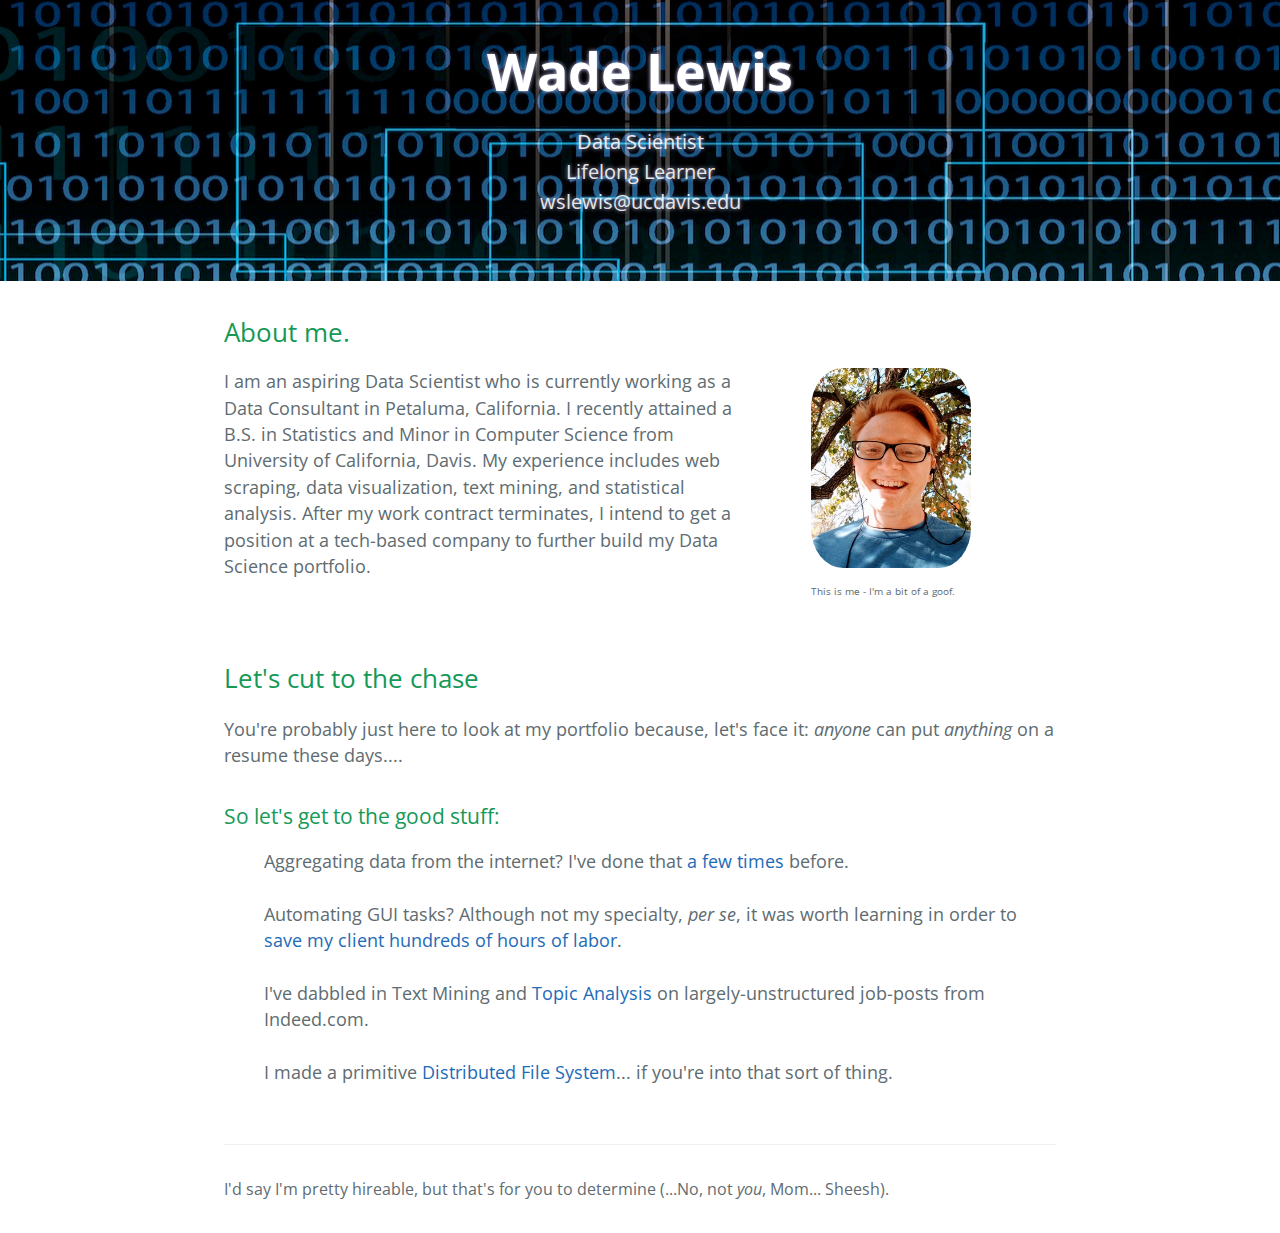
==== commit e5317aed: "reformatting, added footer" ====
--- a/index.html
+++ b/index.html
@@ -1,4 +1,5 @@
 <!DOCTYPE html>
+<!-- This page was generated by GitHub Pages using the Cayman theme by Jason Long. Thanks Jason & Github :) -->
 <html>
     <head>
         <meta charset="UTF-8">
@@ -39,7 +40,8 @@
             </div>
             
             <h2>Let's cut to the chase</h2>
-            <p>You're probably just here to look at my portfolio of work (cause anyone can put anything on a resume these days...), so let's get to the good stuff:</p>
+            <p>You're probably just here to look at my portfolio because, let's face it: <i>anyone</i> can put <i>anything</i> on a resume these days.... <br></p>
+            <h3>So let's get to the good stuff:</h3>
             <ul>
                 <li> 
                     Aggregating data from the internet?  I've done that <a href= "notFound">a few times</a> before.
@@ -61,7 +63,9 @@
                     
                 </li>
             </ul>
-           
+            <footer class="site-footer">
+	            I'd say I'm pretty hireable, but that's for you to determine (...No, not <i>you</i>, Mom... Sheesh).
+            </footer>
         </section>
     </body>
 </html>
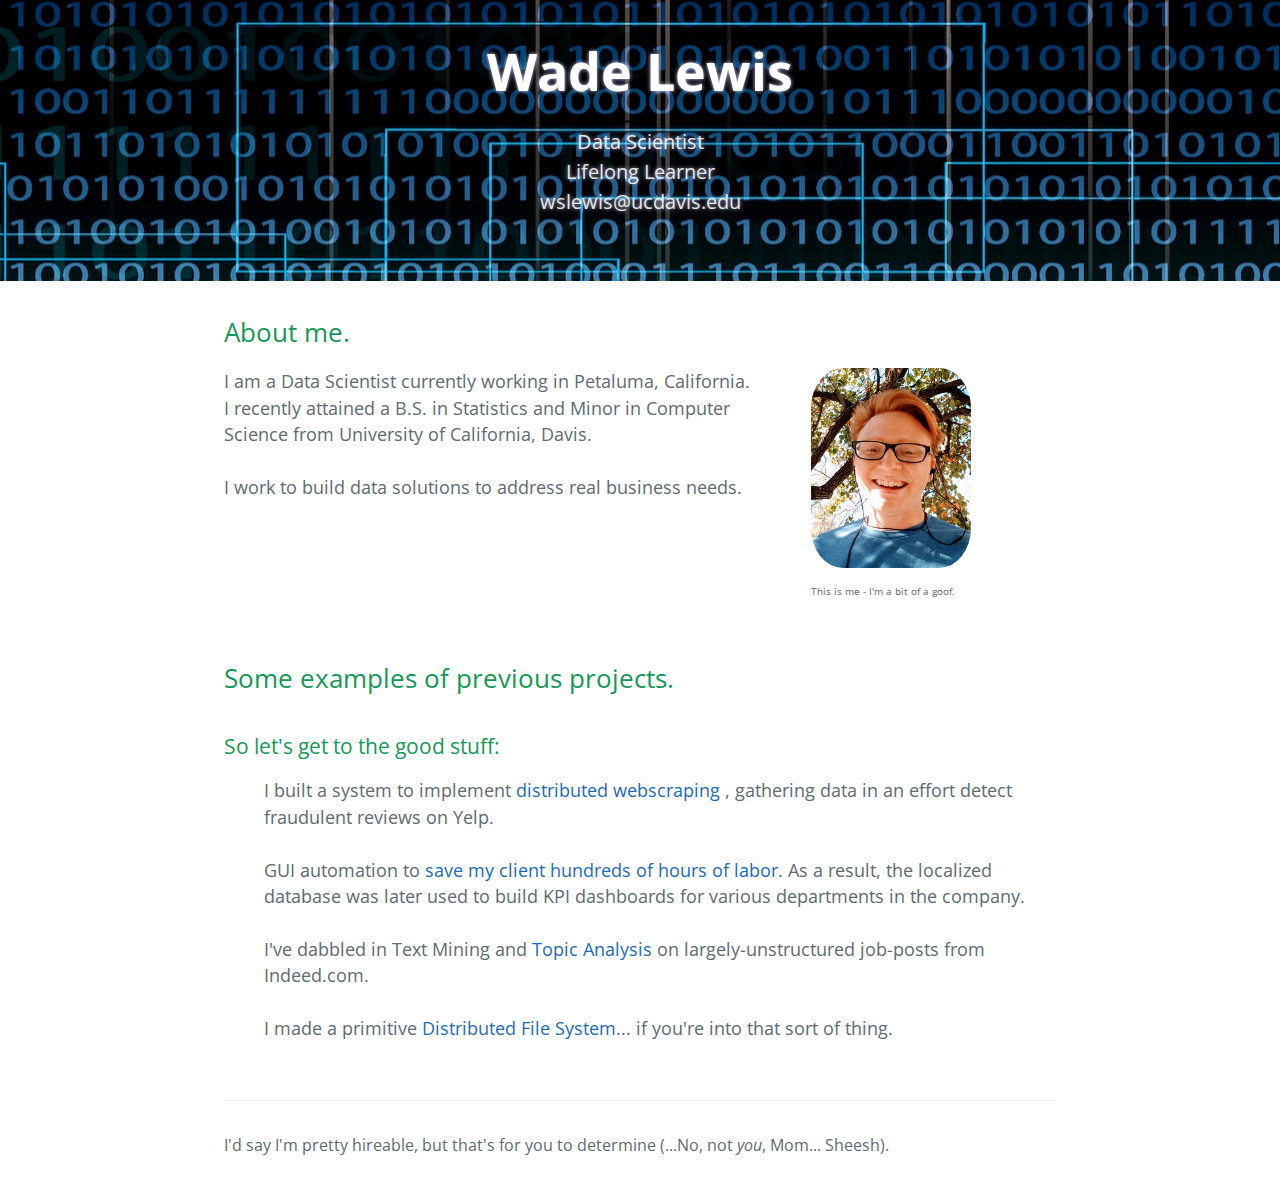
==== commit 20d321e0: "updated phrasing, added a project" ====
--- a/index.html
+++ b/index.html
@@ -28,7 +28,7 @@
             <h2>About me.</h2>
             <div class="section group">
                 <div class="col span_2_left">
-                    <p>I am an aspiring Data Scientist who is currently working as a Data Consultant in Petaluma, California.  I recently attained a B.S. in Statistics and Minor in Computer Science from University of California, Davis.  My experience includes web scraping, data visualization, text mining, and statistical analysis.  After my work contract terminates, I intend to get a position at a tech-based company to further build my Data Science portfolio.</p>
+                    <p>I am a Data Scientist currently working in Petaluma, California.  I recently attained a B.S. in Statistics and Minor in Computer Science from University of California, Davis.  <br><br>I work to build data solutions to address real business needs.  </p>
                 </div>
                 <div class="col span_2_right">
                     <figure>
@@ -39,16 +39,15 @@
         	    </div>
             </div>
             
-            <h2>Let's cut to the chase</h2>
-            <p>You're probably just here to look at my portfolio because, let's face it: <i>anyone</i> can put <i>anything</i> on a resume these days.... <br></p>
+            <h2>Some examples of previous projects.</h2>
             <h3>So let's get to the good stuff:</h3>
             <ul>
                 <li> 
-                    Aggregating data from the internet?  I've done that <a href= "notFound">a few times</a> before.
+                    I built a system to implement <a href = "Not Found.html"> distributed webscraping </a>, gathering data in an effort detect fraudulent reviews on Yelp.
                 </li>
                 <br>
                 <li> 
-                    Automating GUI tasks? Although not my specialty, <i>per se</i>, it was worth learning in order to <a href= "GUIAutomation">save my client hundreds of hours of labor</a>.
+                    GUI automation to <a href= "GUI_Automation.html">save my client hundreds of hours of labor</a>. As a result, the localized database was later used to build KPI dashboards for various departments in the company.
                 </li>
                 <br>
                 <li> 
